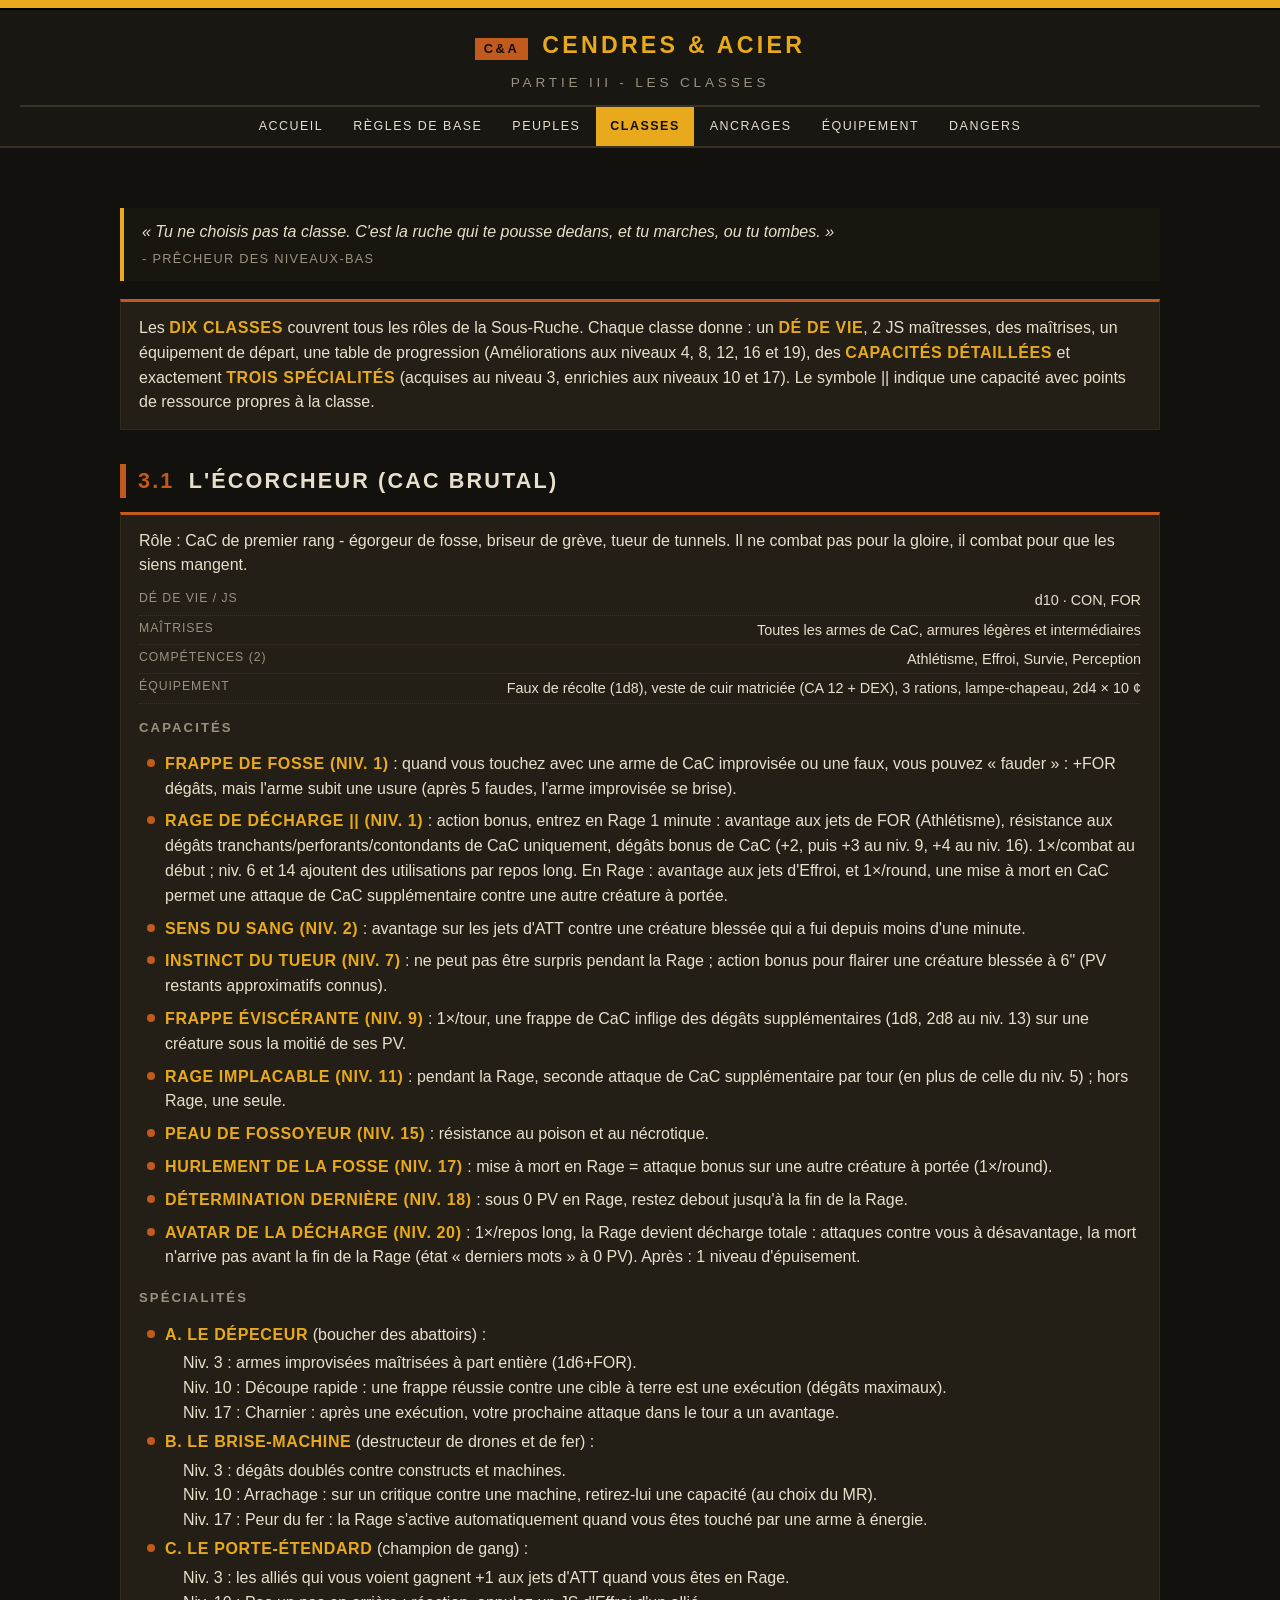
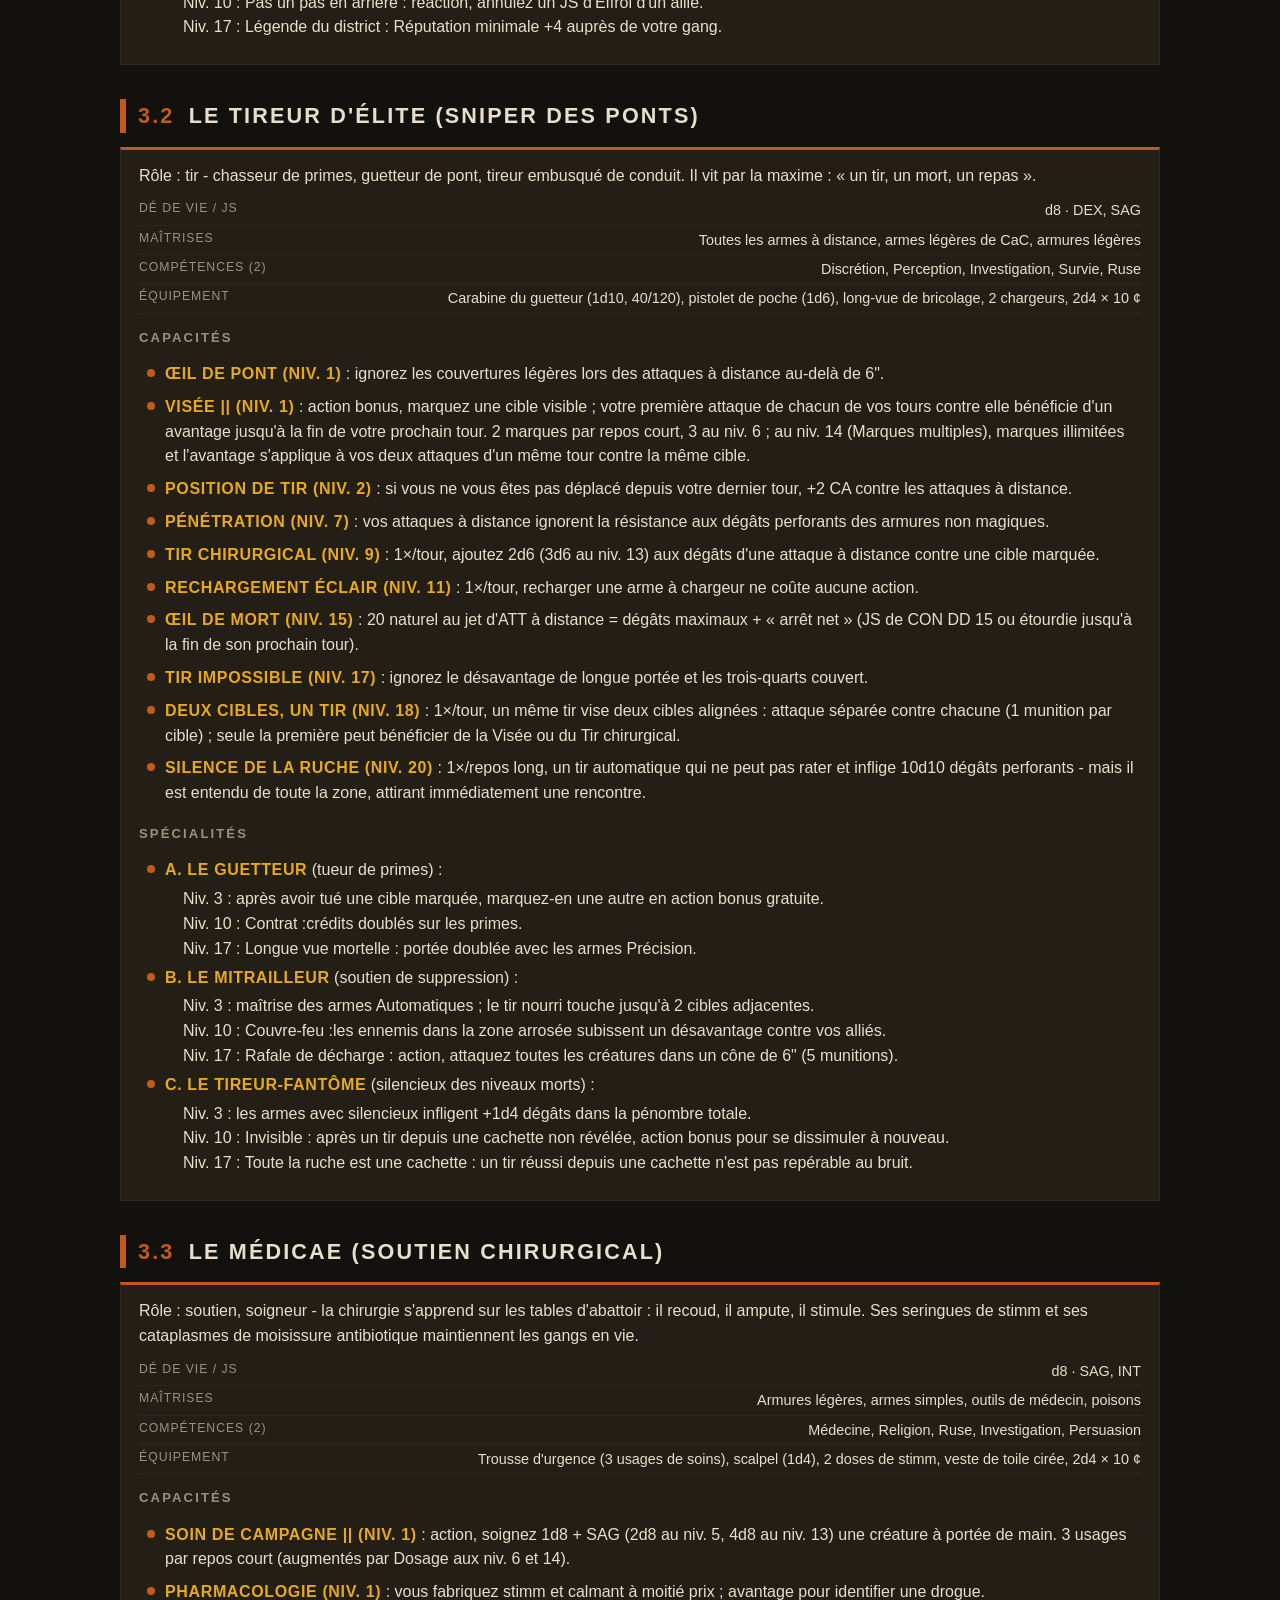
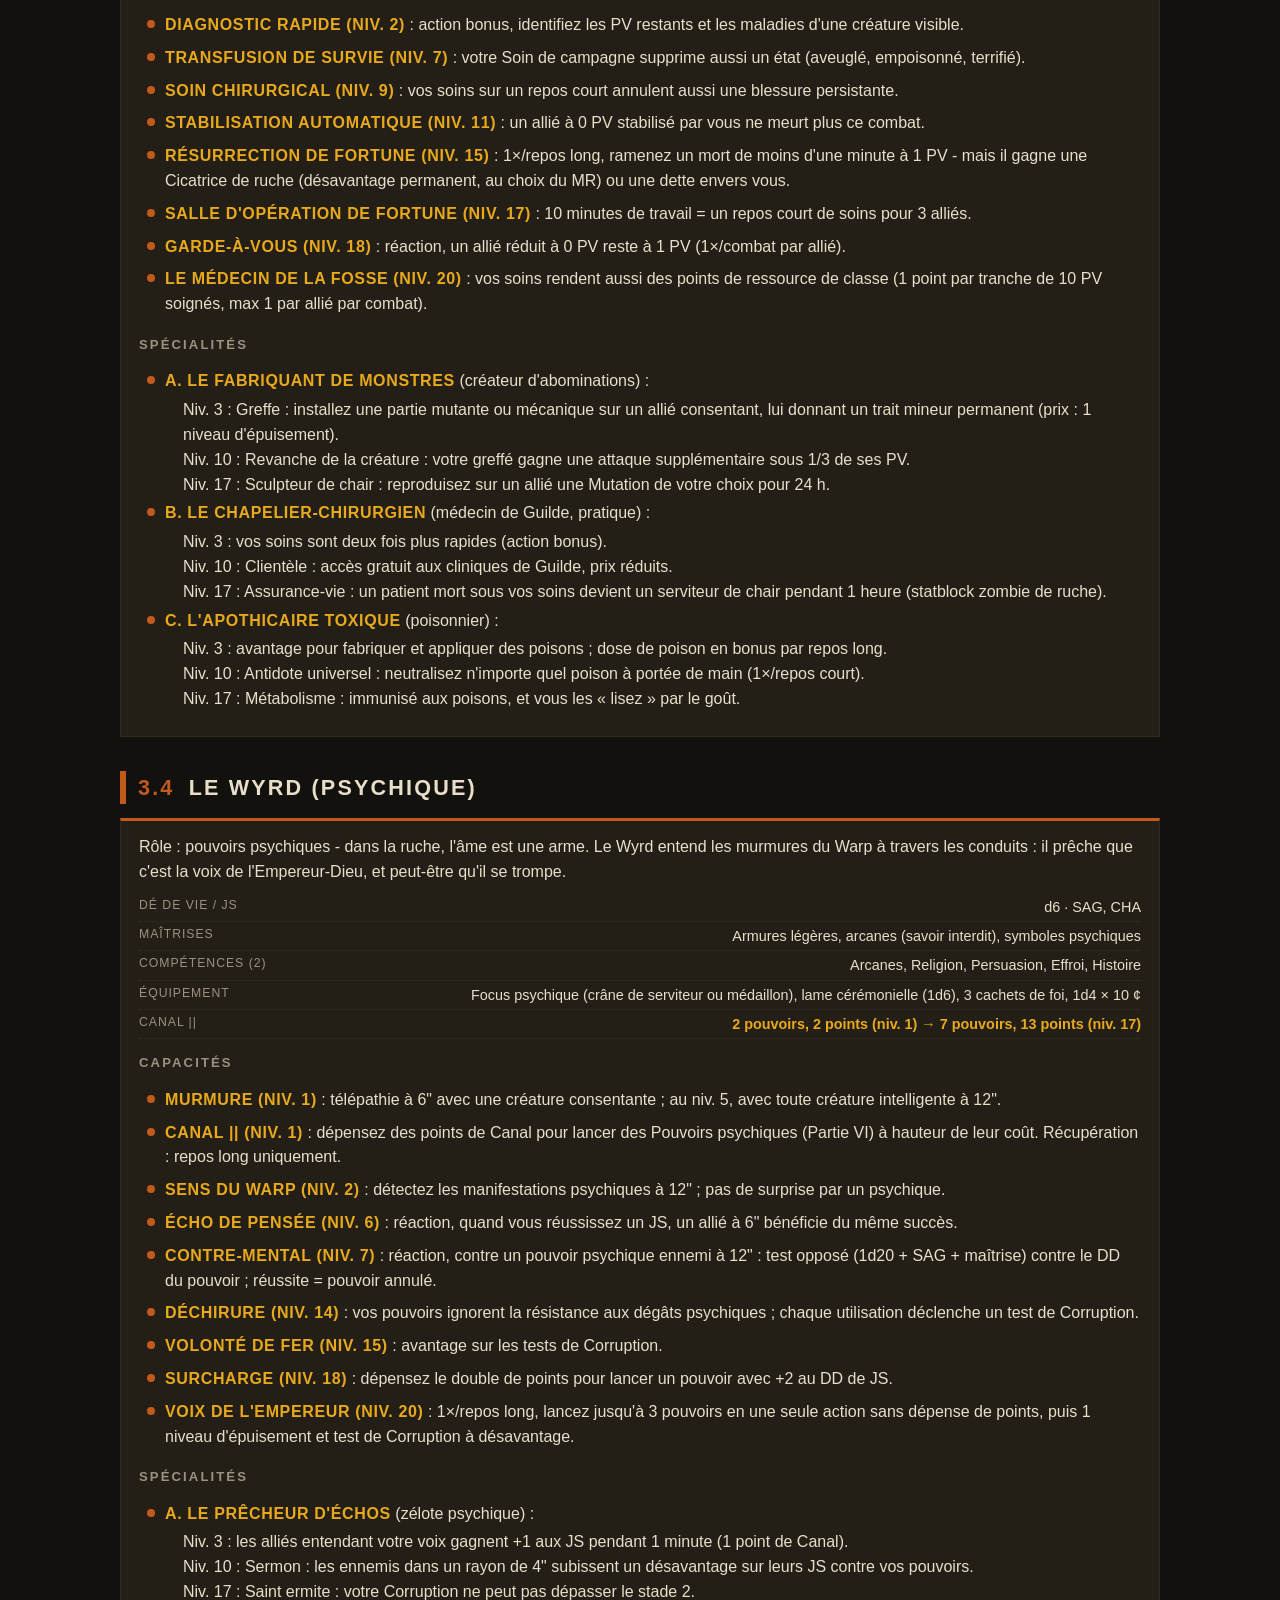
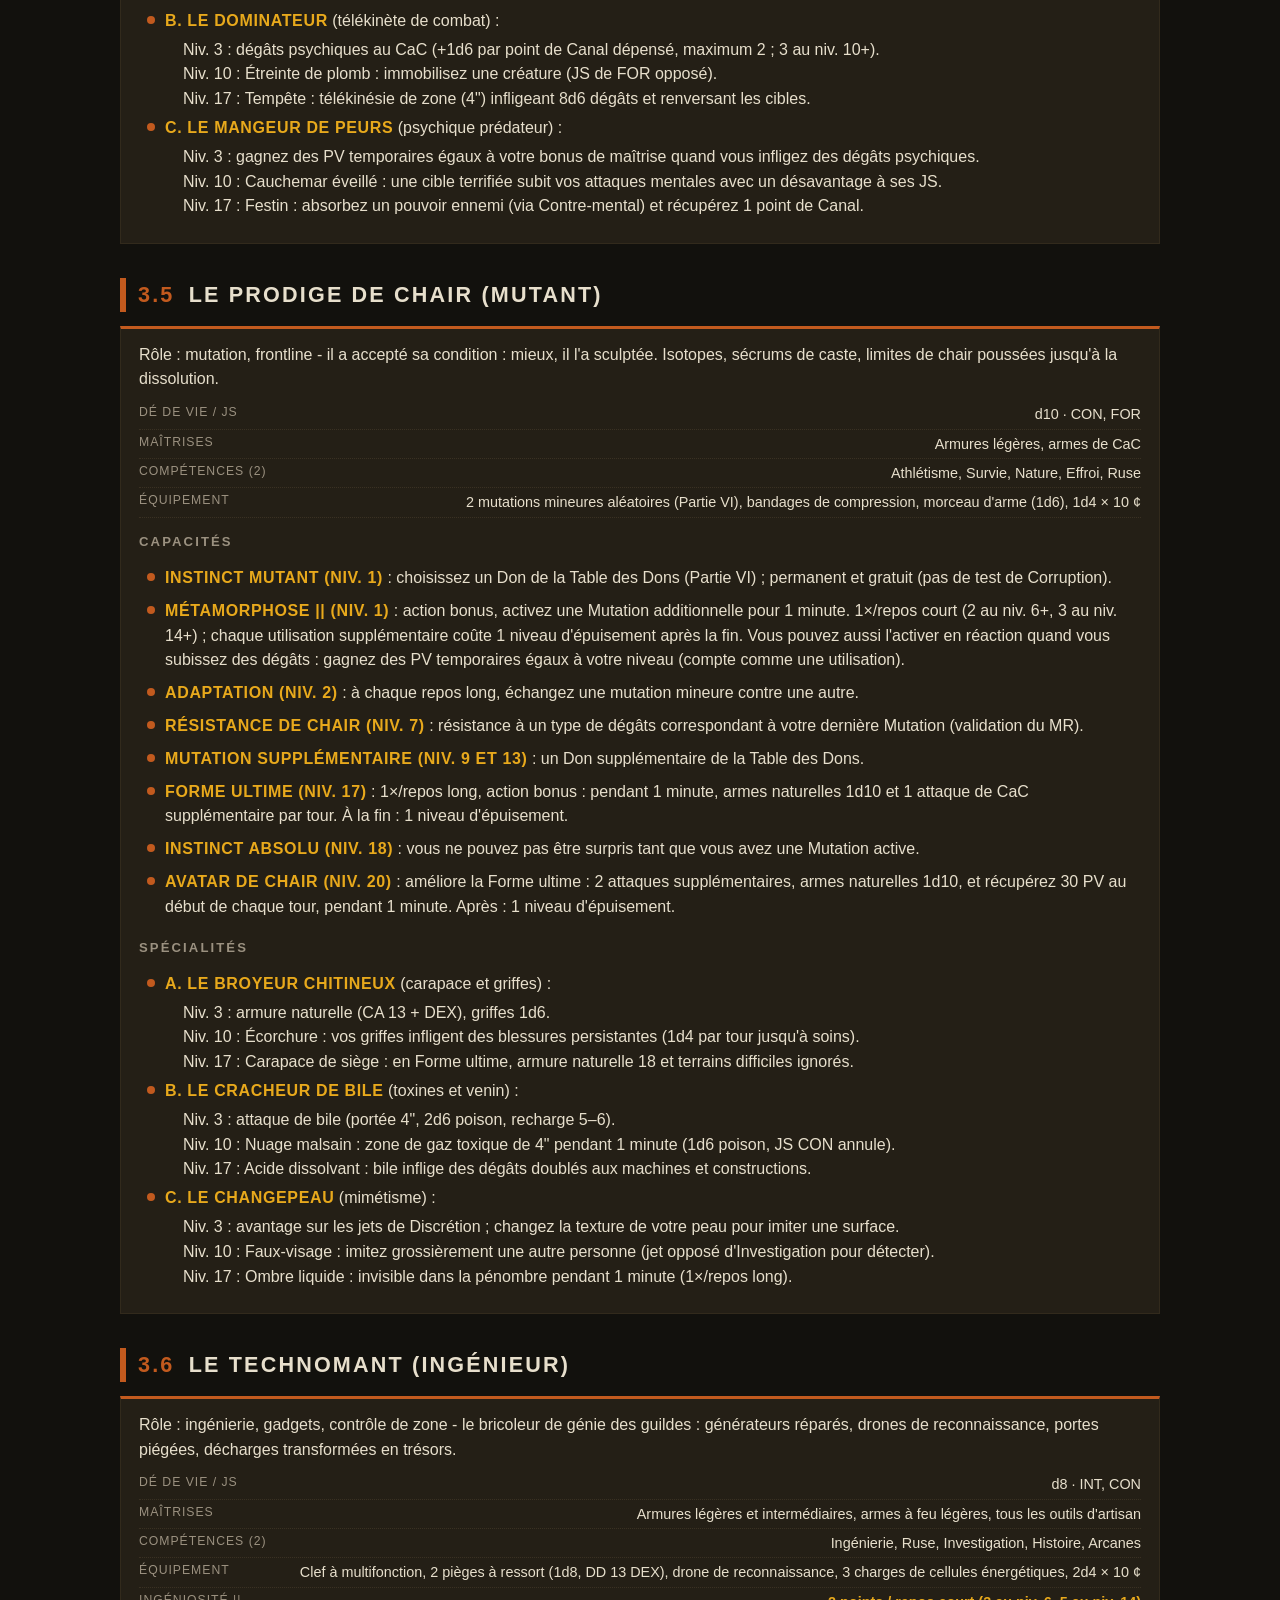
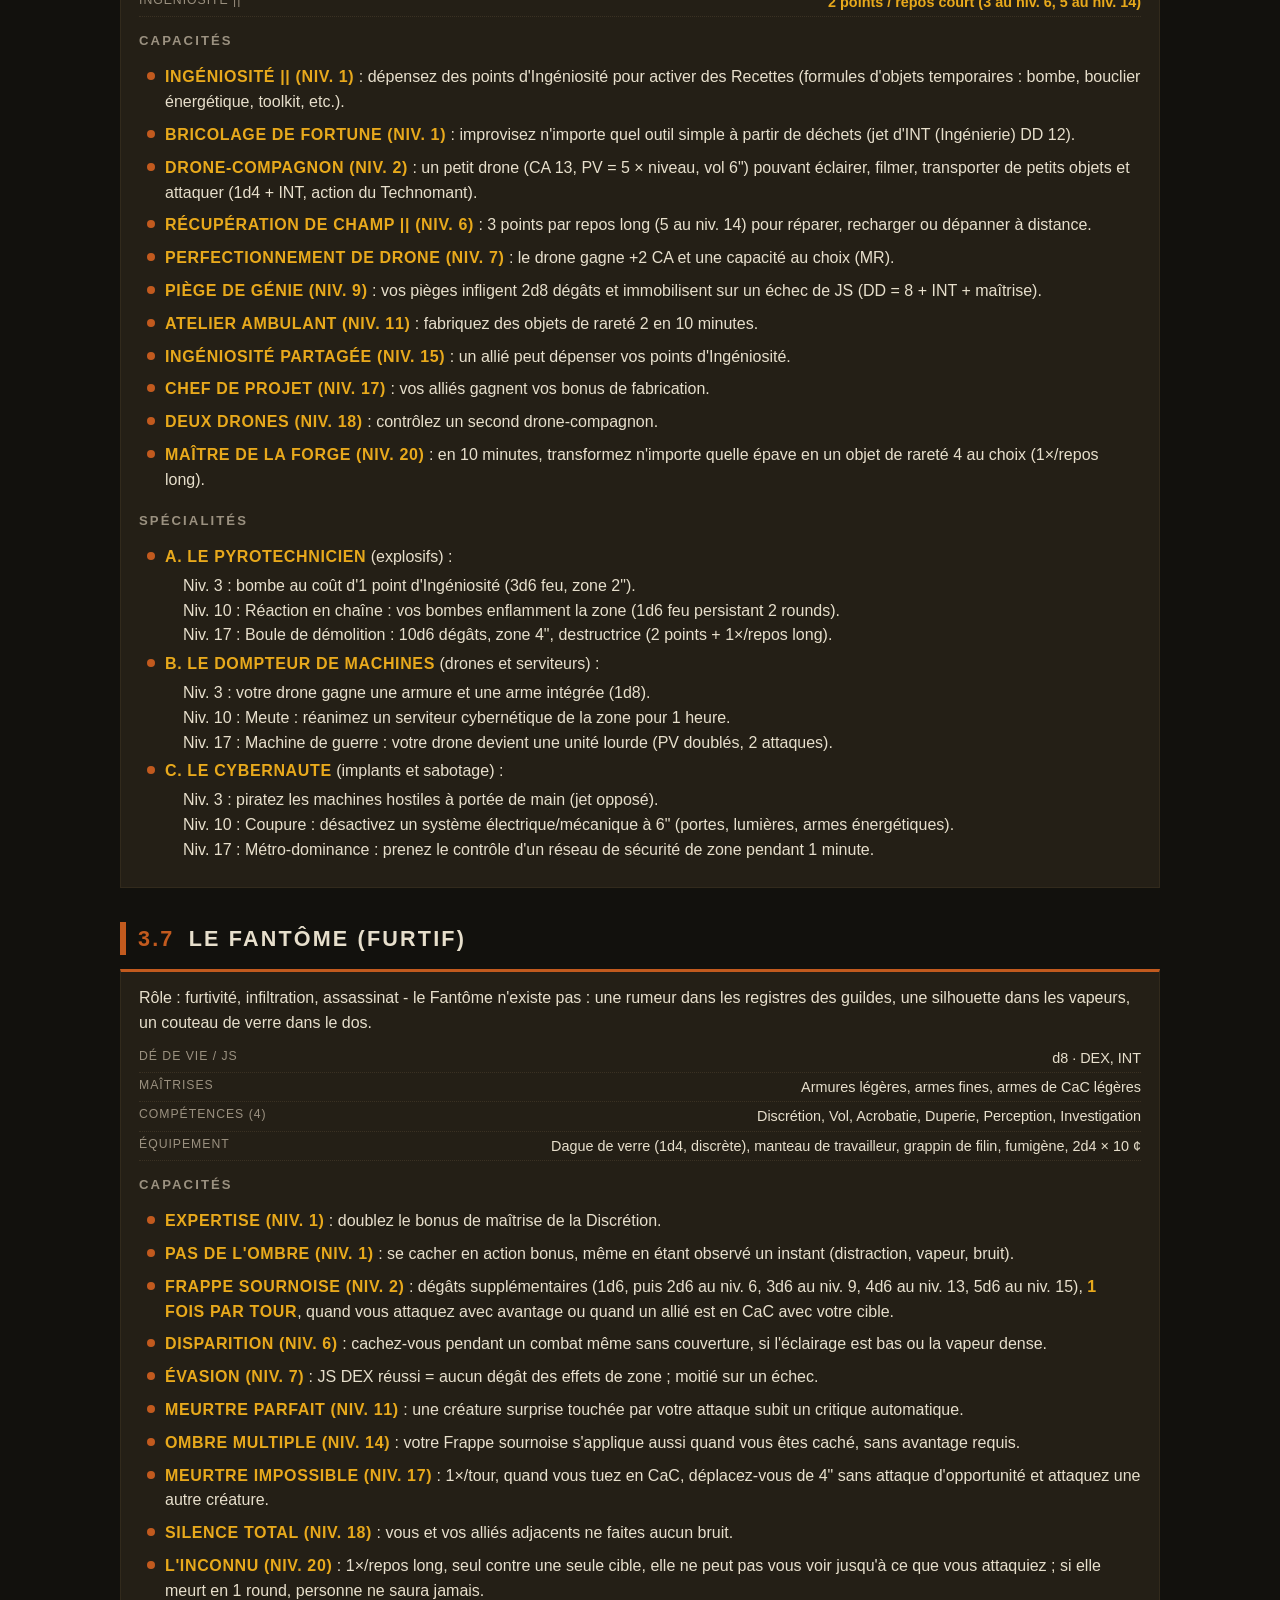
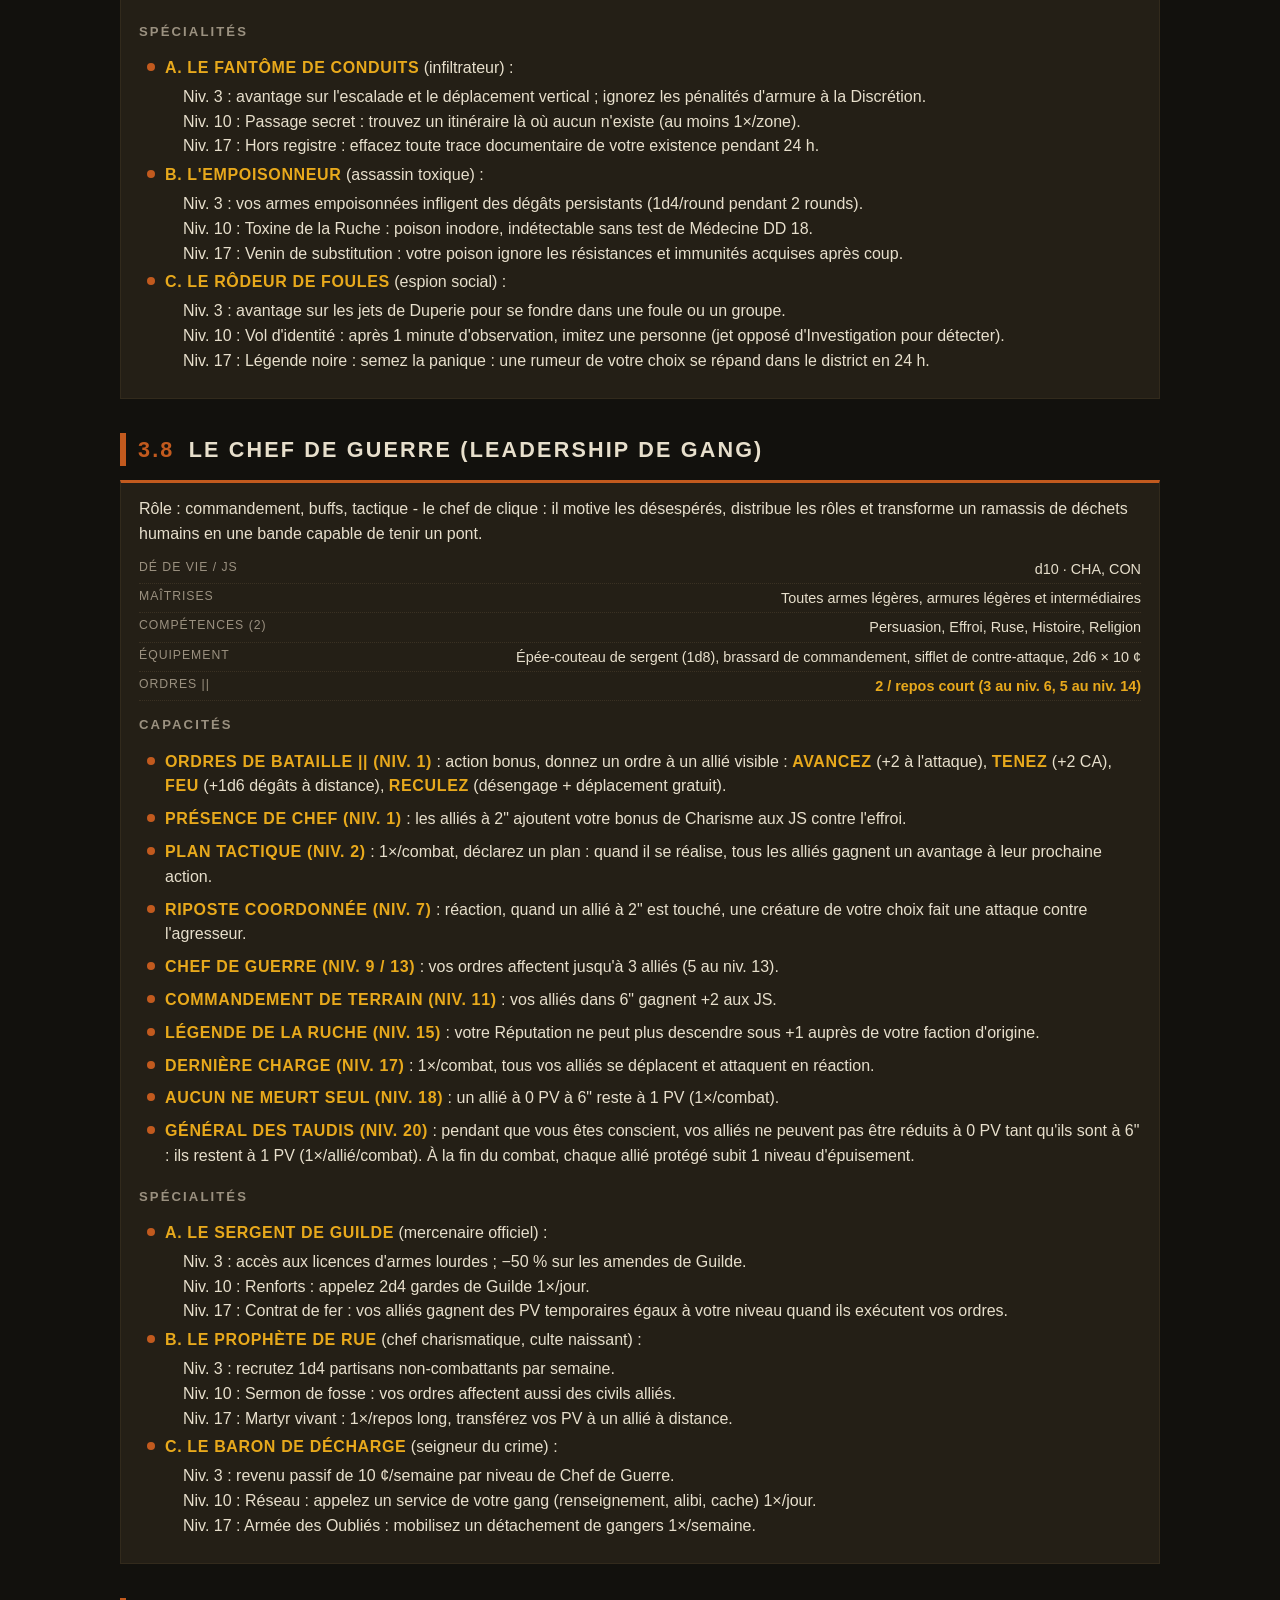
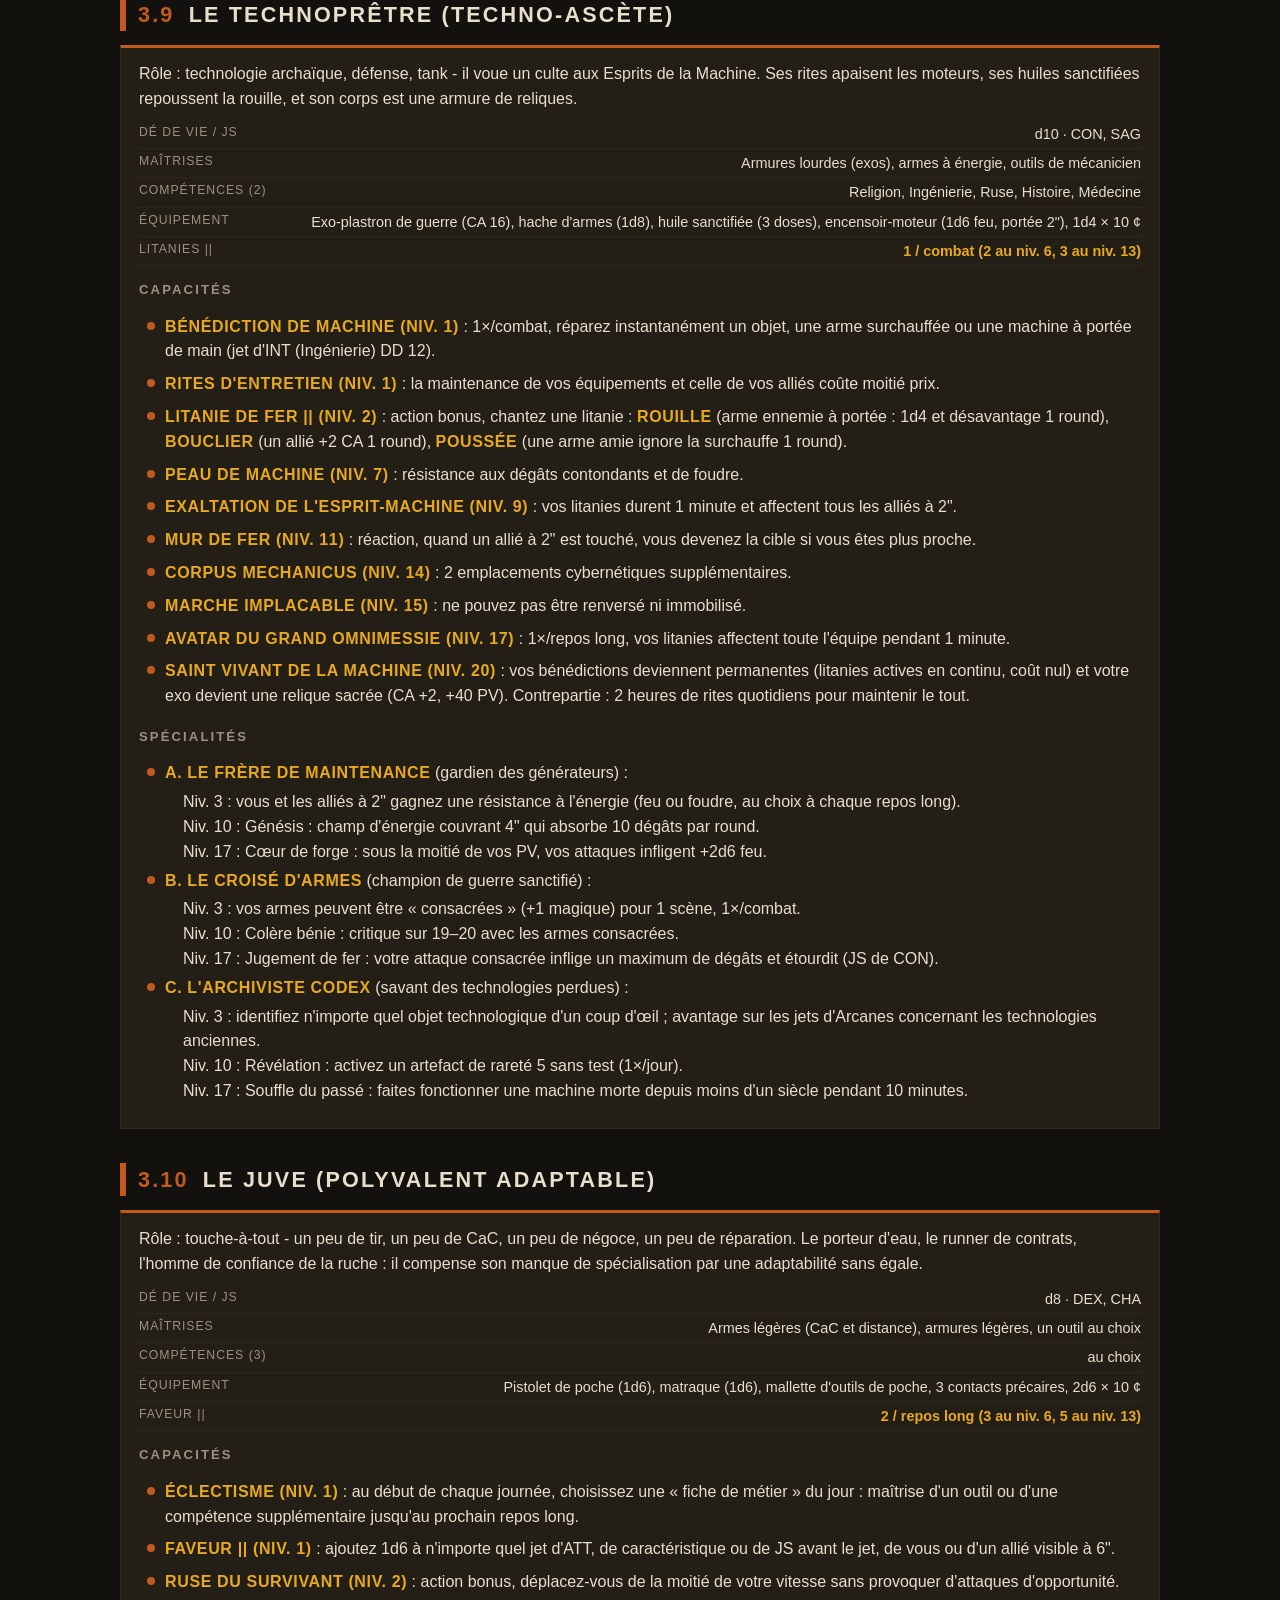
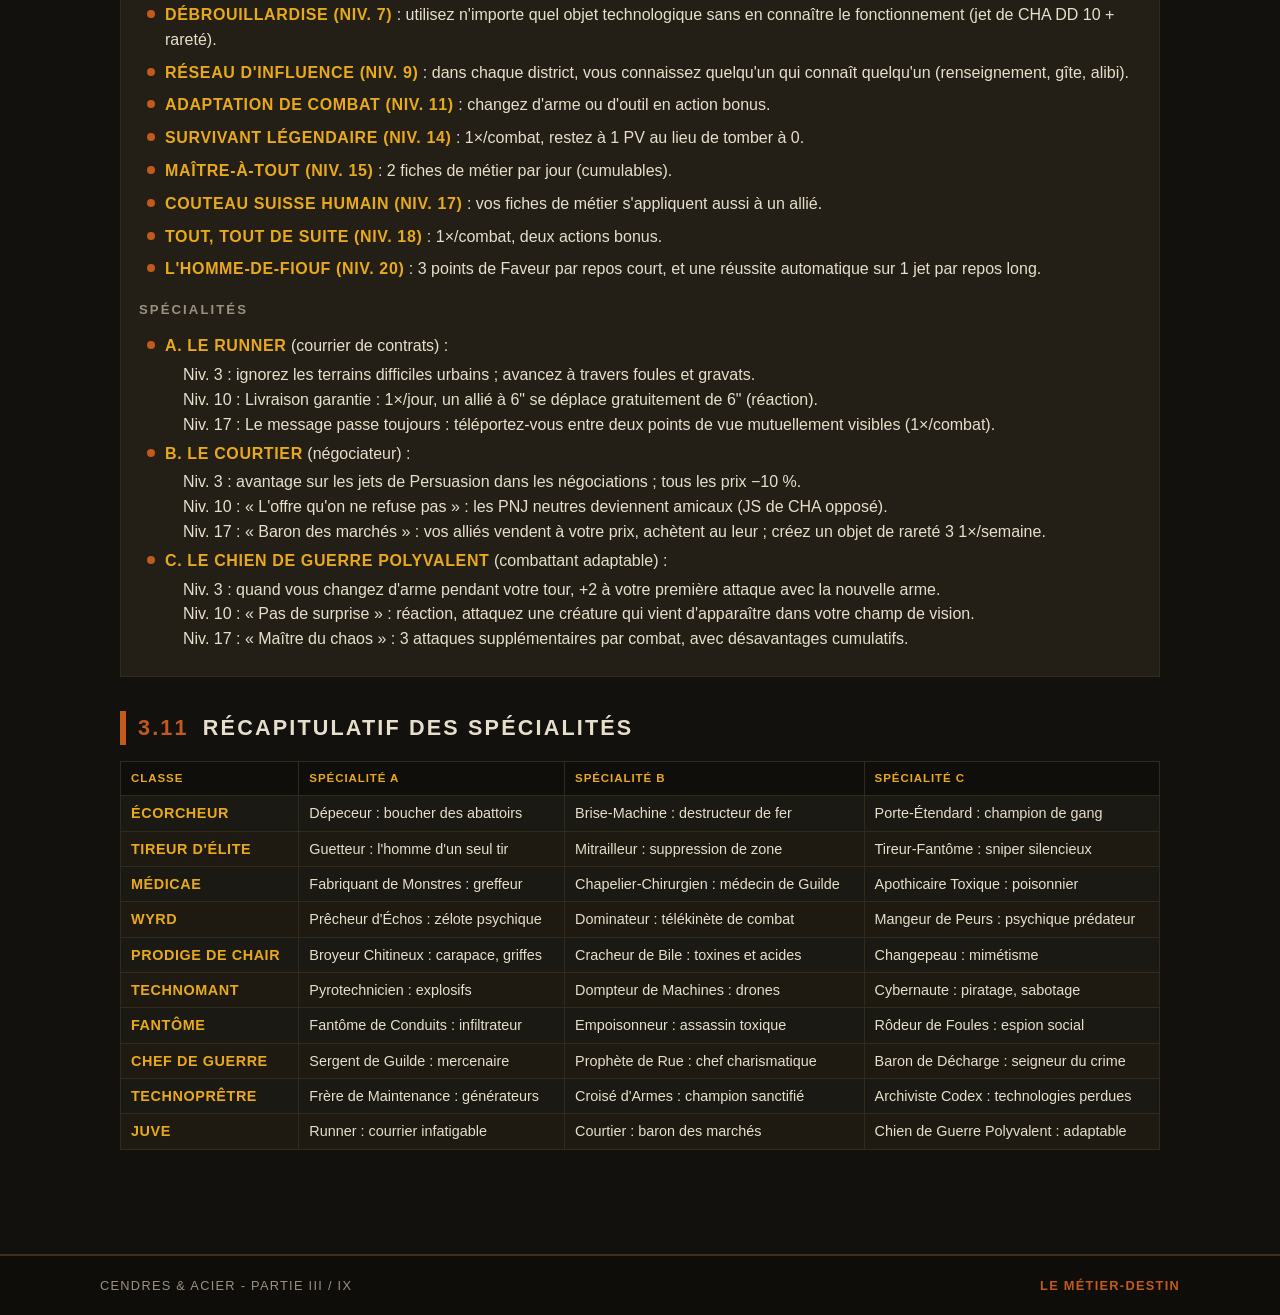
==== classes.html @ 1fce80a0 "Add files via upload" ====
<!DOCTYPE html>
<html lang="fr">
<head>
    <meta charset="UTF-8">
    <meta name="viewport" content="width=device-width, initial-scale=1.0">
    <meta name="description" content="CENDRES & ACIER - Partie III : les dix classes de la Sous-Ruche, toutes leurs capacités, explications et 30 Spécialités.">
    <title>Les Classes - CENDRES & ACIER</title>
    <link rel="stylesheet" href="style.css">
</head>
<body>
    <div class="hazard-top"></div>
    <header class="site">
        <div class="titre-site">
            <span class="sigille">C&A</span>
            <h1>Cendres & Acier</h1>
        </div>
        <div class="sous-titre">Partie III - Les classes</div>
        <nav class="menu-principal">
            <ul>
                <li><a href="index.html">Accueil</a></li>
                <li><a href="regles.html">Règles de base</a></li>
                <li><a href="peuples.html">Peuples</a></li>
                <li><a href="classes.html" class="actif">Classes</a></li>
                <li><a href="historiques.html">Ancrages</a></li>
                <li><a href="equipement.html">Équipement</a></li>
                <li><a href="dangers.html">Dangers</a></li>
            </ul>
        </nav>
    </header>
    <main>
        <section>
            <div class="citation">
                « Tu ne choisis pas ta classe. C'est la ruche qui te pousse dedans, et tu marches, ou tu tombes. »
                <span class="attribution">- Prêcheur des Niveaux-Bas</span>
            </div>
            <div class="panier">
                Les <span class="nom">dix classes</span> couvrent tous les rôles de la Sous-Ruche. Chaque classe donne : un <span class="nom">dé de vie</span>, 2 JS maîtresses, des maîtrises, un équipement de départ, une table de progression (Améliorations aux niveaux 4, 8, 12, 16 et 19), des <span class="nom">capacités détaillées</span> et exactement <span class="nom">trois Spécialités</span> (acquises au niveau 3, enrichies aux niveaux 10 et 17). Le symbole || indique une capacité avec points de ressource propres à la classe.
            </div>
        </section>
        <section>
            <h2><span class="num">3.1</span> L'Écorcheur (CaC brutal)</h2>
            <div class="panier">
                <div class="metier">Rôle : <span class="accent">CaC de premier rang</span> - égorgeur de fosse, briseur de grève, tueur de tunnels. Il ne combat pas pour la gloire, il combat pour que les siens mangent.</div>
                <div class="fiche-tech">
                    <div class="ligne"><span class="cle">Dé de vie / JS</span><span class="val">d10 · CON, FOR</span></div>
                    <div class="ligne"><span class="cle">Maîtrises</span><span class="val">Toutes les armes de CaC, armures légères et intermédiaires</span></div>
                    <div class="ligne"><span class="cle">Compétences (2)</span><span class="val">Athlétisme, Effroi, Survie, Perception</span></div>
                    <div class="ligne"><span class="cle">Équipement</span><span class="val">Faux de récolte (1d8), veste de cuir matriciée (CA 12 + DEX), 3 rations, lampe-chapeau, 2d4 × 10 ¢</span></div>
                </div>
                <h4>Capacités</h4>
                <ul class="rivets">
                    <li><span class="nom">Frappe de fosse (niv. 1)</span> : quand vous touchez avec une arme de CaC improvisée ou une faux, vous pouvez « fauder » : +FOR dégâts, mais l'arme subit une usure (après 5 faudes, l'arme improvisée se brise).</li>
                    <li><span class="nom">Rage de décharge || (niv. 1)</span> : action bonus, entrez en Rage 1 minute : avantage aux jets de FOR (Athlétisme), résistance aux dégâts tranchants/perforants/contondants de CaC uniquement, dégâts bonus de CaC (+2, puis +3 au niv. 9, +4 au niv. 16). 1×/combat au début ; niv. 6 et 14 ajoutent des utilisations par repos long. En Rage : avantage aux jets d'Effroi, et 1×/round, une mise à mort en CaC permet une attaque de CaC supplémentaire contre une autre créature à portée.</li>
                    <li><span class="nom">Sens du sang (niv. 2)</span> : avantage sur les jets d'ATT contre une créature blessée qui a fui depuis moins d'une minute.</li>
                    <li><span class="nom">Instinct du tueur (niv. 7)</span> : ne peut pas être surpris pendant la Rage ; action bonus pour flairer une créature blessée à 6" (PV restants approximatifs connus).</li>
                    <li><span class="nom">Frappe éviscérante (niv. 9)</span> : 1×/tour, une frappe de CaC inflige des dégâts supplémentaires (1d8, 2d8 au niv. 13) sur une créature sous la moitié de ses PV.</li>
                    <li><span class="nom">Rage implacable (niv. 11)</span> : pendant la Rage, seconde attaque de CaC supplémentaire par tour (en plus de celle du niv. 5) ; hors Rage, une seule.</li>
                    <li><span class="nom">Peau de fossoyeur (niv. 15)</span> : résistance au poison et au nécrotique.</li>
                    <li><span class="nom">Hurlement de la fosse (niv. 17)</span> : mise à mort en Rage = attaque bonus sur une autre créature à portée (1×/round).</li>
                    <li><span class="nom">Détermination dernière (niv. 18)</span> : sous 0 PV en Rage, restez debout jusqu'à la fin de la Rage.</li>
                    <li><span class="nom">Avatar de la décharge (niv. 20)</span> : 1×/repos long, la Rage devient décharge totale : attaques contre vous à désavantage, la mort n'arrive pas avant la fin de la Rage (état « derniers mots » à 0 PV). Après : 1 niveau d'épuisement.</li>
                </ul>
                <h4>Spécialités</h4>
                <ul class="rivets">
                    <li><span class="nom">A. Le Dépeceur</span> (boucher des abattoirs) :</li>
                        <ul>Niv. 3 : armes improvisées maîtrisées à part entière (1d6+FOR).</ul>
                        <ul>Niv. 10 : Découpe rapide : une frappe réussie contre une cible à terre est une exécution (dégâts maximaux).</ul>
                        <ul>Niv. 17 : Charnier : après une exécution, votre prochaine attaque dans le tour a un avantage.</ul>
                    <li><span class="nom">B. Le Brise-Machine</span> (destructeur de drones et de fer) :</li>
                        <ul>Niv. 3 : dégâts doublés contre constructs et machines.</ul>
                        <ul>Niv. 10 : Arrachage : sur un critique contre une machine, retirez-lui une capacité (au choix du MR).</ul>
                        <ul>Niv. 17 : Peur du fer : la Rage s'active automatiquement quand vous êtes touché par une arme à énergie.</ul>
                    <li><span class="nom">C. Le Porte-Étendard</span> (champion de gang) :</li>
                        <ul>Niv. 3 : les alliés qui vous voient gagnent +1 aux jets d'ATT quand vous êtes en Rage.</ul>
                        <ul>Niv. 10 : Pas un pas en arrière : réaction, annulez un JS d'Effroi d'un allié.</ul>
                        <ul>Niv. 17 : Légende du district : Réputation minimale +4 auprès de votre gang.</ul>
                </ul>
            </div>
        </section>
        <section>
            <h2><span class="num">3.2</span> Le Tireur d'Élite (sniper des ponts)</h2>
            <div class="panier">
                <div class="metier">Rôle : <span class="accent">tir</span> - chasseur de primes, guetteur de pont, tireur embusqué de conduit. Il vit par la maxime : « un tir, un mort, un repas ».</div>
                <div class="fiche-tech">
                    <div class="ligne"><span class="cle">Dé de vie / JS</span><span class="val">d8 · DEX, SAG</span></div>
                    <div class="ligne"><span class="cle">Maîtrises</span><span class="val">Toutes les armes à distance, armes légères de CaC, armures légères</span></div>
                    <div class="ligne"><span class="cle">Compétences (2)</span><span class="val">Discrétion, Perception, Investigation, Survie, Ruse</span></div>
                    <div class="ligne"><span class="cle">Équipement</span><span class="val">Carabine du guetteur (1d10, 40/120), pistolet de poche (1d6), long-vue de bricolage, 2 chargeurs, 2d4 × 10 ¢</span></div>
                </div>
                <h4>Capacités</h4>
                <ul class="rivets">
                    <li><span class="nom">Œil de pont (niv. 1)</span> : ignorez les couvertures légères lors des attaques à distance au-delà de 6".</li>
                    <li><span class="nom">Visée || (niv. 1)</span> : action bonus, marquez une cible visible ; votre première attaque de chacun de vos tours contre elle bénéficie d'un avantage jusqu'à la fin de votre prochain tour. 2 marques par repos court, 3 au niv. 6 ; au niv. 14 (Marques multiples), marques illimitées et l'avantage s'applique à vos deux attaques d'un même tour contre la même cible.</li>
                    <li><span class="nom">Position de tir (niv. 2)</span> : si vous ne vous êtes pas déplacé depuis votre dernier tour, +2 CA contre les attaques à distance.</li>
                    <li><span class="nom">Pénétration (niv. 7)</span> : vos attaques à distance ignorent la résistance aux dégâts perforants des armures non magiques.</li>
                    <li><span class="nom">Tir chirurgical (niv. 9)</span> : 1×/tour, ajoutez 2d6 (3d6 au niv. 13) aux dégâts d'une attaque à distance contre une cible marquée.</li>
                    <li><span class="nom">Rechargement éclair (niv. 11)</span> : 1×/tour, recharger une arme à chargeur ne coûte aucune action.</li>
                    <li><span class="nom">Œil de mort (niv. 15)</span> : 20 naturel au jet d'ATT à distance = dégâts maximaux + « arrêt net » (JS de CON DD 15 ou étourdie jusqu'à la fin de son prochain tour).</li>
                    <li><span class="nom">Tir impossible (niv. 17)</span> : ignorez le désavantage de longue portée et les trois-quarts couvert.</li>
                    <li><span class="nom">Deux cibles, un tir (niv. 18)</span> : 1×/tour, un même tir vise deux cibles alignées : attaque séparée contre chacune (1 munition par cible) ; seule la première peut bénéficier de la Visée ou du Tir chirurgical.</li>
                    <li><span class="nom">Silence de la Ruche (niv. 20)</span> : 1×/repos long, un tir automatique qui ne peut pas rater et inflige 10d10 dégâts perforants - mais il est entendu de toute la zone, attirant immédiatement une rencontre.</li>
                </ul>
                <h4>Spécialités</h4>
                <ul class="rivets">
                    <li><span class="nom">A. Le Guetteur</span> (tueur de primes) :</li>
                        <ul>Niv. 3 : après avoir tué une cible marquée, marquez-en une autre en action bonus gratuite.</ul>
                        <ul>Niv. 10 : Contrat :crédits doublés sur les primes.</ul>
                        <ul>Niv. 17 : Longue vue mortelle : portée doublée avec les armes Précision.</ul>
                    <li><span class="nom">B. Le Mitrailleur</span> (soutien de suppression) :</li>
                        <ul>Niv. 3 : maîtrise des armes Automatiques ; le tir nourri touche jusqu'à 2 cibles adjacentes.</ul>
                        <ul>Niv. 10 : Couvre-feu :les ennemis dans la zone arrosée subissent un désavantage contre vos alliés.</ul>
                        <ul>Niv. 17 : Rafale de décharge : action, attaquez toutes les créatures dans un cône de 6" (5 munitions).</ul>
                    <li><span class="nom">C. Le Tireur-Fantôme</span> (silencieux des niveaux morts) :</li>
                        <ul>Niv. 3 : les armes avec silencieux infligent +1d4 dégâts dans la pénombre totale.</ul>
                        <ul>Niv. 10 : Invisible : après un tir depuis une cachette non révélée, action bonus pour se dissimuler à nouveau.</ul>
                        <ul>Niv. 17 : Toute la ruche est une cachette : un tir réussi depuis une cachette n'est pas repérable au bruit.</ul>
                </ul>
            </div>
        </section>
        <section>
            <h2><span class="num">3.3</span> Le Médicae (soutien chirurgical)</h2>
            <div class="panier">
                <div class="metier">Rôle : <span class="accent">soutien, soigneur</span> - la chirurgie s'apprend sur les tables d'abattoir : il recoud, il ampute, il stimule. Ses seringues de stimm et ses cataplasmes de moisissure antibiotique maintiennent les gangs en vie.</div>
                <div class="fiche-tech">
                    <div class="ligne"><span class="cle">Dé de vie / JS</span><span class="val">d8 · SAG, INT</span></div>
                    <div class="ligne"><span class="cle">Maîtrises</span><span class="val">Armures légères, armes simples, outils de médecin, poisons</span></div>
                    <div class="ligne"><span class="cle">Compétences (2)</span><span class="val">Médecine, Religion, Ruse, Investigation, Persuasion</span></div>
                    <div class="ligne"><span class="cle">Équipement</span><span class="val">Trousse d'urgence (3 usages de soins), scalpel (1d4), 2 doses de stimm, veste de toile cirée, 2d4 × 10 ¢</span></div>
                </div>
                <h4>Capacités</h4>
                <ul class="rivets">
                    <li><span class="nom">Soin de campagne || (niv. 1)</span> : action, soignez 1d8 + SAG (2d8 au niv. 5, 4d8 au niv. 13) une créature à portée de main. 3 usages par repos court (augmentés par Dosage aux niv. 6 et 14).</li>
                    <li><span class="nom">Pharmacologie (niv. 1)</span> : vous fabriquez stimm et calmant à moitié prix ; avantage pour identifier une drogue.</li>
                    <li><span class="nom">Diagnostic rapide (niv. 2)</span> : action bonus, identifiez les PV restants et les maladies d'une créature visible.</li>
                    <li><span class="nom">Transfusion de survie (niv. 7)</span> : votre Soin de campagne supprime aussi un état (aveuglé, empoisonné, terrifié).</li>
                    <li><span class="nom">Soin chirurgical (niv. 9)</span> : vos soins sur un repos court annulent aussi une blessure persistante.</li>
                    <li><span class="nom">Stabilisation automatique (niv. 11)</span> : un allié à 0 PV stabilisé par vous ne meurt plus ce combat.</li>
                    <li><span class="nom">Résurrection de fortune (niv. 15)</span> : 1×/repos long, ramenez un mort de moins d'une minute à 1 PV - mais il gagne une Cicatrice de ruche (désavantage permanent, au choix du MR) ou une dette envers vous.</li>
                    <li><span class="nom">Salle d'opération de fortune (niv. 17)</span> : 10 minutes de travail = un repos court de soins pour 3 alliés.</li>
                    <li><span class="nom">Garde-à-vous (niv. 18)</span> : réaction, un allié réduit à 0 PV reste à 1 PV (1×/combat par allié).</li>
                    <li><span class="nom">Le Médecin de la Fosse (niv. 20)</span> : vos soins rendent aussi des points de ressource de classe (1 point par tranche de 10 PV soignés, max 1 par allié par combat).</li>
                </ul>
                <h4>Spécialités</h4>
                <ul class="rivets">
                    <li><span class="nom">A. Le Fabriquant de Monstres</span> (créateur d'abominations) :</li>
                        <ul>Niv. 3 : Greffe : installez une partie mutante ou mécanique sur un allié consentant, lui donnant un trait mineur permanent (prix : 1 niveau d'épuisement).</ul>
                        <ul>Niv. 10 : Revanche de la créature : votre greffé gagne une attaque supplémentaire sous 1/3 de ses PV.</ul>
                        <ul>Niv. 17 : Sculpteur de chair : reproduisez sur un allié une Mutation de votre choix pour 24 h.</ul>
                    <li><span class="nom">B. Le Chapelier-Chirurgien</span> (médecin de Guilde, pratique) :</li>
                        <ul>Niv. 3 : vos soins sont deux fois plus rapides (action bonus).</ul>
                        <ul>Niv. 10 : Clientèle : accès gratuit aux cliniques de Guilde, prix réduits.</ul>
                        <ul>Niv. 17 : Assurance-vie : un patient mort sous vos soins devient un serviteur de chair pendant 1 heure (statblock zombie de ruche).</ul>
                    <li><span class="nom">C. L'Apothicaire Toxique</span> (poisonnier) :</li>
                        <ul>Niv. 3 : avantage pour fabriquer et appliquer des poisons ; dose de poison en bonus par repos long.</ul>
                        <ul>Niv. 10 : Antidote universel : neutralisez n'importe quel poison à portée de main (1×/repos court).</ul>
                        <ul>Niv. 17 : Métabolisme : immunisé aux poisons, et vous les « lisez » par le goût.</ul>
                </ul>
            </div>
        </section>
        <section>
            <h2><span class="num">3.4</span> Le Wyrd (psychique)</h2>
            <div class="panier">
                <div class="metier">Rôle : <span class="accent">pouvoirs psychiques</span> - dans la ruche, l'âme est une arme. Le Wyrd entend les murmures du Warp à travers les conduits : il prêche que c'est la voix de l'Empereur-Dieu, et peut-être qu'il se trompe.</div>
                <div class="fiche-tech">
                    <div class="ligne"><span class="cle">Dé de vie / JS</span><span class="val">d6 · SAG, CHA</span></div>
                    <div class="ligne"><span class="cle">Maîtrises</span><span class="val">Armures légères, arcanes (savoir interdit), symboles psychiques</span></div>
                    <div class="ligne"><span class="cle">Compétences (2)</span><span class="val">Arcanes, Religion, Persuasion, Effroi, Histoire</span></div>
                    <div class="ligne"><span class="cle">Équipement</span><span class="val">Focus psychique (crâne de serviteur ou médaillon), lame cérémonielle (1d6), 3 cachets de foi, 1d4 × 10 ¢</span></div>
                    <div class="ligne"><span class="cle">Canal ||</span><span class="val jaune">2 pouvoirs, 2 points (niv. 1) → 7 pouvoirs, 13 points (niv. 17)</span></div>
                </div>
                <h4>Capacités</h4>
                <ul class="rivets">
                    <li><span class="nom">Murmure (niv. 1)</span> : télépathie à 6" avec une créature consentante ; au niv. 5, avec toute créature intelligente à 12".</li>
                    <li><span class="nom">Canal || (niv. 1)</span> : dépensez des points de Canal pour lancer des Pouvoirs psychiques (Partie VI) à hauteur de leur coût. Récupération : repos long uniquement.</li>
                    <li><span class="nom">Sens du Warp (niv. 2)</span> : détectez les manifestations psychiques à 12" ; pas de surprise par un psychique.</li>
                    <li><span class="nom">Écho de pensée (niv. 6)</span> : réaction, quand vous réussissez un JS, un allié à 6" bénéficie du même succès.</li>
                    <li><span class="nom">Contre-mental (niv. 7)</span> : réaction, contre un pouvoir psychique ennemi à 12" : test opposé (1d20 + SAG + maîtrise) contre le DD du pouvoir ; réussite = pouvoir annulé.</li>
                    <li><span class="nom">Déchirure (niv. 14)</span> : vos pouvoirs ignorent la résistance aux dégâts psychiques ; chaque utilisation déclenche un test de Corruption.</li>
                    <li><span class="nom">Volonté de fer (niv. 15)</span> : avantage sur les tests de Corruption.</li>
                    <li><span class="nom">Surcharge (niv. 18)</span> : dépensez le double de points pour lancer un pouvoir avec +2 au DD de JS.</li>
                    <li><span class="nom">Voix de l'Empereur (niv. 20)</span> : 1×/repos long, lancez jusqu'à 3 pouvoirs en une seule action sans dépense de points, puis 1 niveau d'épuisement et test de Corruption à désavantage.</li>
                </ul>
                <h4>Spécialités</h4>
                <ul class="rivets">
                    <li><span class="nom">A. Le Prêcheur d'Échos</span> (zélote psychique) :</li>
                        <ul>Niv. 3 : les alliés entendant votre voix gagnent +1 aux JS pendant 1 minute (1 point de Canal).</ul>
                        <ul>Niv. 10 : Sermon : les ennemis dans un rayon de 4" subissent un désavantage sur leurs JS contre vos pouvoirs.</ul>
                        <ul>Niv. 17 : Saint ermite : votre Corruption ne peut pas dépasser le stade 2.</ul>
                    <li><span class="nom">B. Le Dominateur</span> (télékinète de combat) :</li>
                        <ul>Niv. 3 : dégâts psychiques au CaC (+1d6 par point de Canal dépensé, maximum 2 ; 3 au niv. 10+).</ul>
                        <ul>Niv. 10 : Étreinte de plomb : immobilisez une créature (JS de FOR opposé).</ul>
                        <ul>Niv. 17 : Tempête : télékinésie de zone (4") infligeant 8d6 dégâts et renversant les cibles.</ul>
                    <li><span class="nom">C. Le Mangeur de Peurs</span> (psychique prédateur) :</li>
                        <ul>Niv. 3 : gagnez des PV temporaires égaux à votre bonus de maîtrise quand vous infligez des dégâts psychiques.</ul>
                        <ul>Niv. 10 : Cauchemar éveillé : une cible terrifiée subit vos attaques mentales avec un désavantage à ses JS.</ul>
                        <ul>Niv. 17 : Festin : absorbez un pouvoir ennemi (via Contre-mental) et récupérez 1 point de Canal.</ul>
                </ul>
            </div>
        </section>
        <section>
            <h2><span class="num">3.5</span> Le Prodige de Chair (mutant)</h2>
            <div class="panier">
                <div class="metier">Rôle : <span class="accent">mutation, frontline</span> - il a accepté sa condition : mieux, il l'a sculptée. Isotopes, sécrums de caste, limites de chair poussées jusqu'à la dissolution.</div>
                <div class="fiche-tech">
                    <div class="ligne"><span class="cle">Dé de vie / JS</span><span class="val">d10 · CON, FOR</span></div>
                    <div class="ligne"><span class="cle">Maîtrises</span><span class="val">Armures légères, armes de CaC</span></div>
                    <div class="ligne"><span class="cle">Compétences (2)</span><span class="val">Athlétisme, Survie, Nature, Effroi, Ruse</span></div>
                    <div class="ligne"><span class="cle">Équipement</span><span class="val">2 mutations mineures aléatoires (Partie VI), bandages de compression, morceau d'arme (1d6), 1d4 × 10 ¢</span></div>
                </div>
                <h4>Capacités</h4>
                <ul class="rivets">
                    <li><span class="nom">Instinct mutant (niv. 1)</span> : choisissez un Don de la Table des Dons (Partie VI) ; permanent et gratuit (pas de test de Corruption).</li>
                    <li><span class="nom">Métamorphose || (niv. 1)</span> : action bonus, activez une Mutation additionnelle pour 1 minute. 1×/repos court (2 au niv. 6+, 3 au niv. 14+) ; chaque utilisation supplémentaire coûte 1 niveau d'épuisement après la fin. Vous pouvez aussi l'activer en réaction quand vous subissez des dégâts : gagnez des PV temporaires égaux à votre niveau (compte comme une utilisation).</li>
                    <li><span class="nom">Adaptation (niv. 2)</span> : à chaque repos long, échangez une mutation mineure contre une autre.</li>
                    <li><span class="nom">Résistance de chair (niv. 7)</span> : résistance à un type de dégâts correspondant à votre dernière Mutation (validation du MR).</li>
                    <li><span class="nom">Mutation supplémentaire (niv. 9 et 13)</span> : un Don supplémentaire de la Table des Dons.</li>
                    <li><span class="nom">Forme ultime (niv. 17)</span> : 1×/repos long, action bonus : pendant 1 minute, armes naturelles 1d10 et 1 attaque de CaC supplémentaire par tour. À la fin : 1 niveau d'épuisement.</li>
                    <li><span class="nom">Instinct absolu (niv. 18)</span> : vous ne pouvez pas être surpris tant que vous avez une Mutation active.</li>
                    <li><span class="nom">Avatar de chair (niv. 20)</span> : améliore la Forme ultime : 2 attaques supplémentaires, armes naturelles 1d10, et récupérez 30 PV au début de chaque tour, pendant 1 minute. Après : 1 niveau d'épuisement.</li>
                </ul>
                <h4>Spécialités</h4>
                <ul class="rivets">
                    <li><span class="nom">A. Le Broyeur Chitineux</span> (carapace et griffes) :</li>
                        <ul>Niv. 3 : armure naturelle (CA 13 + DEX), griffes 1d6.</ul>
                        <ul>Niv. 10 : Écorchure : vos griffes infligent des blessures persistantes (1d4 par tour jusqu'à soins).</ul>
                        <ul>Niv. 17 : Carapace de siège : en Forme ultime, armure naturelle 18 et terrains difficiles ignorés.</ul>
                    <li><span class="nom">B. Le Cracheur de Bile</span> (toxines et venin) :</li>
                        <ul>Niv. 3 : attaque de bile (portée 4", 2d6 poison, recharge 5–6).</ul>
                        <ul>Niv. 10 : Nuage malsain : zone de gaz toxique de 4" pendant 1 minute (1d6 poison, JS CON annule).</ul>
                        <ul>Niv. 17 : Acide dissolvant : bile inflige des dégâts doublés aux machines et constructions.</ul>
                    <li><span class="nom">C. Le Changepeau</span> (mimétisme) :</li>
                        <ul>Niv. 3 : avantage sur les jets de Discrétion ; changez la texture de votre peau pour imiter une surface.</ul>
                        <ul>Niv. 10 : Faux-visage : imitez grossièrement une autre personne (jet opposé d'Investigation pour détecter).</ul>
                        <ul>Niv. 17 : Ombre liquide : invisible dans la pénombre pendant 1 minute (1×/repos long).</ul>
                </ul>
            </div>
        </section>
        <section>
            <h2><span class="num">3.6</span> Le Technomant (ingénieur)</h2>
            <div class="panier">
                <div class="metier">Rôle : <span class="accent">ingénierie, gadgets, contrôle de zone</span> - le bricoleur de génie des guildes : générateurs réparés, drones de reconnaissance, portes piégées, décharges transformées en trésors.</div>
                <div class="fiche-tech">
                    <div class="ligne"><span class="cle">Dé de vie / JS</span><span class="val">d8 · INT, CON</span></div>
                    <div class="ligne"><span class="cle">Maîtrises</span><span class="val">Armures légères et intermédiaires, armes à feu légères, tous les outils d'artisan</span></div>
                    <div class="ligne"><span class="cle">Compétences (2)</span><span class="val">Ingénierie, Ruse, Investigation, Histoire, Arcanes</span></div>
                    <div class="ligne"><span class="cle">Équipement</span><span class="val">Clef à multifonction, 2 pièges à ressort (1d8, DD 13 DEX), drone de reconnaissance, 3 charges de cellules énergétiques, 2d4 × 10 ¢</span></div>
                    <div class="ligne"><span class="cle">Ingéniosité ||</span><span class="val jaune">2 points / repos court (3 au niv. 6, 5 au niv. 14)</span></div>
                </div>
                <h4>Capacités</h4>
                <ul class="rivets">
                    <li><span class="nom">Ingéniosité || (niv. 1)</span> : dépensez des points d'Ingéniosité pour activer des Recettes (formules d'objets temporaires : bombe, bouclier énergétique, toolkit, etc.).</li>
                    <li><span class="nom">Bricolage de fortune (niv. 1)</span> : improvisez n'importe quel outil simple à partir de déchets (jet d'INT (Ingénierie) DD 12).</li>
                    <li><span class="nom">Drone-compagnon (niv. 2)</span> : un petit drone (CA 13, PV = 5 × niveau, vol 6") pouvant éclairer, filmer, transporter de petits objets et attaquer (1d4 + INT, action du Technomant).</li>
                    <li><span class="nom">Récupération de champ || (niv. 6)</span> : 3 points par repos long (5 au niv. 14) pour réparer, recharger ou dépanner à distance.</li>
                    <li><span class="nom">Perfectionnement de drone (niv. 7)</span> : le drone gagne +2 CA et une capacité au choix (MR).</li>
                    <li><span class="nom">Piège de génie (niv. 9)</span> : vos pièges infligent 2d8 dégâts et immobilisent sur un échec de JS (DD = 8 + INT + maîtrise).</li>
                    <li><span class="nom">Atelier ambulant (niv. 11)</span> : fabriquez des objets de rareté 2 en 10 minutes.</li>
                    <li><span class="nom">Ingéniosité partagée (niv. 15)</span> : un allié peut dépenser vos points d'Ingéniosité.</li>
                    <li><span class="nom">Chef de projet (niv. 17)</span> : vos alliés gagnent vos bonus de fabrication.</li>
                    <li><span class="nom">Deux drones (niv. 18)</span> : contrôlez un second drone-compagnon.</li>
                    <li><span class="nom">Maître de la Forge (niv. 20)</span> : en 10 minutes, transformez n'importe quelle épave en un objet de rareté 4 au choix (1×/repos long).</li>
                </ul>
                <h4>Spécialités</h4>
                <ul class="rivets">
                    <li><span class="nom">A. Le Pyrotechnicien</span> (explosifs) :</li>
                        <ul>Niv. 3 : bombe au coût d'1 point d'Ingéniosité (3d6 feu, zone 2").</ul>
                        <ul>Niv. 10 : Réaction en chaîne : vos bombes enflamment la zone (1d6 feu persistant 2 rounds).</ul>
                        <ul>Niv. 17 : Boule de démolition : 10d6 dégâts, zone 4", destructrice (2 points + 1×/repos long).</ul>
                    <li><span class="nom">B. Le Dompteur de Machines</span> (drones et serviteurs) :</li>
                        <ul>Niv. 3 : votre drone gagne une armure et une arme intégrée (1d8).</ul>
                        <ul>Niv. 10 : Meute : réanimez un serviteur cybernétique de la zone pour 1 heure.</ul>
                        <ul>Niv. 17 : Machine de guerre : votre drone devient une unité lourde (PV doublés, 2 attaques).</ul>
                    <li><span class="nom">C. Le Cybernaute</span> (implants et sabotage) :</li>
                        <ul>Niv. 3 : piratez les machines hostiles à portée de main (jet opposé).</ul>
                        <ul>Niv. 10 : Coupure : désactivez un système électrique/mécanique à 6" (portes, lumières, armes énergétiques).</ul>
                        <ul>Niv. 17 : Métro-dominance : prenez le contrôle d'un réseau de sécurité de zone pendant 1 minute.</ul>
                </ul>
            </div>
        </section>
        <section>
            <h2><span class="num">3.7</span> Le Fantôme (furtif)</h2>
            <div class="panier">
                <div class="metier">Rôle : <span class="accent">furtivité, infiltration, assassinat</span> - le Fantôme n'existe pas : une rumeur dans les registres des guildes, une silhouette dans les vapeurs, un couteau de verre dans le dos.</div>
                <div class="fiche-tech">
                    <div class="ligne"><span class="cle">Dé de vie / JS</span><span class="val">d8 · DEX, INT</span></div>
                    <div class="ligne"><span class="cle">Maîtrises</span><span class="val">Armures légères, armes fines, armes de CaC légères</span></div>
                    <div class="ligne"><span class="cle">Compétences (4)</span><span class="val">Discrétion, Vol, Acrobatie, Duperie, Perception, Investigation</span></div>
                    <div class="ligne"><span class="cle">Équipement</span><span class="val">Dague de verre (1d4, discrète), manteau de travailleur, grappin de filin, fumigène, 2d4 × 10 ¢</span></div>
                </div>
                <h4>Capacités</h4>
                <ul class="rivets">
                    <li><span class="nom">Expertise (niv. 1)</span> : doublez le bonus de maîtrise de la Discrétion.</li>
                    <li><span class="nom">Pas de l'ombre (niv. 1)</span> : se cacher en action bonus, même en étant observé un instant (distraction, vapeur, bruit).</li>
                    <li><span class="nom">Frappe sournoise (niv. 2)</span> : dégâts supplémentaires (1d6, puis 2d6 au niv. 6, 3d6 au niv. 9, 4d6 au niv. 13, 5d6 au niv. 15), <span class="nom">1 fois par tour</span>, quand vous attaquez avec avantage ou quand un allié est en CaC avec votre cible.</li>
                    <li><span class="nom">Disparition (niv. 6)</span> : cachez-vous pendant un combat même sans couverture, si l'éclairage est bas ou la vapeur dense.</li>
                    <li><span class="nom">Évasion (niv. 7)</span> : JS DEX réussi = aucun dégât des effets de zone ; moitié sur un échec.</li>
                    <li><span class="nom">Meurtre parfait (niv. 11)</span> : une créature surprise touchée par votre attaque subit un critique automatique.</li>
                    <li><span class="nom">Ombre multiple (niv. 14)</span> : votre Frappe sournoise s'applique aussi quand vous êtes caché, sans avantage requis.</li>
                    <li><span class="nom">Meurtre impossible (niv. 17)</span> : 1×/tour, quand vous tuez en CaC, déplacez-vous de 4" sans attaque d'opportunité et attaquez une autre créature.</li>
                    <li><span class="nom">Silence total (niv. 18)</span> : vous et vos alliés adjacents ne faites aucun bruit.</li>
                    <li><span class="nom">L'Inconnu (niv. 20)</span> : 1×/repos long, seul contre une seule cible, elle ne peut pas vous voir jusqu'à ce que vous attaquiez ; si elle meurt en 1 round, personne ne saura jamais.</li>
                </ul>
                <h4>Spécialités</h4>
                <ul class="rivets">
                    <li><span class="nom">A. Le Fantôme de Conduits</span> (infiltrateur) :</li>
                        <ul>Niv. 3 : avantage sur l'escalade et le déplacement vertical ; ignorez les pénalités d'armure à la Discrétion.</ul>
                        <ul>Niv. 10 : Passage secret : trouvez un itinéraire là où aucun n'existe (au moins 1×/zone).</ul>
                        <ul>Niv. 17 : Hors registre : effacez toute trace documentaire de votre existence pendant 24 h.</ul>
                    <li><span class="nom">B. L'Empoisonneur</span> (assassin toxique) :</li>
                        <ul>Niv. 3 : vos armes empoisonnées infligent des dégâts persistants (1d4/round pendant 2 rounds).</ul>
                        <ul>Niv. 10 : Toxine de la Ruche : poison inodore, indétectable sans test de Médecine DD 18.</ul>
                        <ul>Niv. 17 : Venin de substitution : votre poison ignore les résistances et immunités acquises après coup.</ul>
                    <li><span class="nom">C. Le Rôdeur de Foules</span> (espion social) :</li>
                        <ul>Niv. 3 : avantage sur les jets de Duperie pour se fondre dans une foule ou un groupe.</ul>
                        <ul>Niv. 10 : Vol d'identité : après 1 minute d'observation, imitez une personne (jet opposé d'Investigation pour détecter).</ul>
                        <ul>Niv. 17 : Légende noire : semez la panique : une rumeur de votre choix se répand dans le district en 24 h.</ul>
                </ul>
            </div>
        </section>
        <section>
            <h2><span class="num">3.8</span> Le Chef de Guerre (leadership de gang)</h2>
            <div class="panier">
                <div class="metier">Rôle : <span class="accent">commandement, buffs, tactique</span> - le chef de clique : il motive les désespérés, distribue les rôles et transforme un ramassis de déchets humains en une bande capable de tenir un pont.</div>
                <div class="fiche-tech">
                    <div class="ligne"><span class="cle">Dé de vie / JS</span><span class="val">d10 · CHA, CON</span></div>
                    <div class="ligne"><span class="cle">Maîtrises</span><span class="val">Toutes armes légères, armures légères et intermédiaires</span></div>
                    <div class="ligne"><span class="cle">Compétences (2)</span><span class="val">Persuasion, Effroi, Ruse, Histoire, Religion</span></div>
                    <div class="ligne"><span class="cle">Équipement</span><span class="val">Épée-couteau de sergent (1d8), brassard de commandement, sifflet de contre-attaque, 2d6 × 10 ¢</span></div>
                    <div class="ligne"><span class="cle">Ordres ||</span><span class="val jaune">2 / repos court (3 au niv. 6, 5 au niv. 14)</span></div>
                </div>
                <h4>Capacités</h4>
                <ul class="rivets">
                    <li><span class="nom">Ordres de bataille || (niv. 1)</span> : action bonus, donnez un ordre à un allié visible : <span class="nom">Avancez</span> (+2 à l'attaque), <span class="nom">Tenez</span> (+2 CA), <span class="nom">Feu</span> (+1d6 dégâts à distance), <span class="nom">Reculez</span> (désengage + déplacement gratuit).</li>
                    <li><span class="nom">Présence de chef (niv. 1)</span> : les alliés à 2" ajoutent votre bonus de Charisme aux JS contre l'effroi.</li>
                    <li><span class="nom">Plan tactique (niv. 2)</span> : 1×/combat, déclarez un plan : quand il se réalise, tous les alliés gagnent un avantage à leur prochaine action.</li>
                    <li><span class="nom">Riposte coordonnée (niv. 7)</span> : réaction, quand un allié à 2" est touché, une créature de votre choix fait une attaque contre l'agresseur.</li>
                    <li><span class="nom">Chef de Guerre (niv. 9 / 13)</span> : vos ordres affectent jusqu'à 3 alliés (5 au niv. 13).</li>
                    <li><span class="nom">Commandement de terrain (niv. 11)</span> : vos alliés dans 6" gagnent +2 aux JS.</li>
                    <li><span class="nom">Légende de la Ruche (niv. 15)</span> : votre Réputation ne peut plus descendre sous +1 auprès de votre faction d'origine.</li>
                    <li><span class="nom">Dernière charge (niv. 17)</span> : 1×/combat, tous vos alliés se déplacent et attaquent en réaction.</li>
                    <li><span class="nom">Aucun ne meurt seul (niv. 18)</span> : un allié à 0 PV à 6" reste à 1 PV (1×/combat).</li>
                    <li><span class="nom">Général des Taudis (niv. 20)</span> : pendant que vous êtes conscient, vos alliés ne peuvent pas être réduits à 0 PV tant qu'ils sont à 6" : ils restent à 1 PV (1×/allié/combat). À la fin du combat, chaque allié protégé subit 1 niveau d'épuisement.</li>
                </ul>
                <h4>Spécialités</h4>
                <ul class="rivets">
                    <li><span class="nom">A. Le Sergent de Guilde</span> (mercenaire officiel) :</li>
                        <ul>Niv. 3 : accès aux licences d'armes lourdes ; −50 % sur les amendes de Guilde.</ul>
                        <ul>Niv. 10 : Renforts : appelez 2d4 gardes de Guilde 1×/jour.</ul>
                        <ul>Niv. 17 : Contrat de fer : vos alliés gagnent des PV temporaires égaux à votre niveau quand ils exécutent vos ordres.</ul>
                    <li><span class="nom">B. Le Prophète de Rue</span> (chef charismatique, culte naissant) :</li>
                        <ul>Niv. 3 : recrutez 1d4 partisans non-combattants par semaine.</ul>
                        <ul>Niv. 10 : Sermon de fosse : vos ordres affectent aussi des civils alliés.</ul>
                        <ul>Niv. 17 : Martyr vivant : 1×/repos long, transférez vos PV à un allié à distance.</ul>
                    <li><span class="nom">C. Le Baron de Décharge</span> (seigneur du crime) :</li>
                        <ul>Niv. 3 : revenu passif de 10 ¢/semaine par niveau de Chef de Guerre.</ul>
                        <ul>Niv. 10 : Réseau : appelez un service de votre gang (renseignement, alibi, cache) 1×/jour.</ul>
                        <ul>Niv. 17 : Armée des Oubliés : mobilisez un détachement de gangers 1×/semaine.</ul>
                </ul>
            </div>
        </section>
        <section>
            <h2><span class="num">3.9</span> Le Technoprêtre (techno-ascète)</h2>
            <div class="panier">
                <div class="metier">Rôle : <span class="accent">technologie archaïque, défense, tank</span> - il voue un culte aux Esprits de la Machine. Ses rites apaisent les moteurs, ses huiles sanctifiées repoussent la rouille, et son corps est une armure de reliques.</div>
                <div class="fiche-tech">
                    <div class="ligne"><span class="cle">Dé de vie / JS</span><span class="val">d10 · CON, SAG</span></div>
                    <div class="ligne"><span class="cle">Maîtrises</span><span class="val">Armures lourdes (exos), armes à énergie, outils de mécanicien</span></div>
                    <div class="ligne"><span class="cle">Compétences (2)</span><span class="val">Religion, Ingénierie, Ruse, Histoire, Médecine</span></div>
                    <div class="ligne"><span class="cle">Équipement</span><span class="val">Exo-plastron de guerre (CA 16), hache d'armes (1d8), huile sanctifiée (3 doses), encensoir-moteur (1d6 feu, portée 2"), 1d4 × 10 ¢</span></div>
                    <div class="ligne"><span class="cle">Litanies ||</span><span class="val jaune">1 / combat (2 au niv. 6, 3 au niv. 13)</span></div>
                </div>
                <h4>Capacités</h4>
                <ul class="rivets">
                    <li><span class="nom">Bénédiction de machine (niv. 1)</span> : 1×/combat, réparez instantanément un objet, une arme surchauffée ou une machine à portée de main (jet d'INT (Ingénierie) DD 12).</li>
                    <li><span class="nom">Rites d'entretien (niv. 1)</span> : la maintenance de vos équipements et celle de vos alliés coûte moitié prix.</li>
                    <li><span class="nom">Litanie de fer || (niv. 2)</span> : action bonus, chantez une litanie : <span class="nom">Rouille</span> (arme ennemie à portée : 1d4 et désavantage 1 round), <span class="nom">Bouclier</span> (un allié +2 CA 1 round), <span class="nom">Poussée</span> (une arme amie ignore la surchauffe 1 round).</li>
                    <li><span class="nom">Peau de machine (niv. 7)</span> : résistance aux dégâts contondants et de foudre.</li>
                    <li><span class="nom">Exaltation de l'Esprit-Machine (niv. 9)</span> : vos litanies durent 1 minute et affectent tous les alliés à 2".</li>
                    <li><span class="nom">Mur de fer (niv. 11)</span> : réaction, quand un allié à 2" est touché, vous devenez la cible si vous êtes plus proche.</li>
                    <li><span class="nom">Corpus mechanicus (niv. 14)</span> : 2 emplacements cybernétiques supplémentaires.</li>
                    <li><span class="nom">Marche implacable (niv. 15)</span> : ne pouvez pas être renversé ni immobilisé.</li>
                    <li><span class="nom">Avatar du Grand Omnimessie (niv. 17)</span> : 1×/repos long, vos litanies affectent toute l'équipe pendant 1 minute.</li>
                    <li><span class="nom">Saint vivant de la Machine (niv. 20)</span> : vos bénédictions deviennent permanentes (litanies actives en continu, coût nul) et votre exo devient une relique sacrée (CA +2, +40 PV). Contrepartie : 2 heures de rites quotidiens pour maintenir le tout.</li>
                </ul>
                <h4>Spécialités</h4>
                <ul class="rivets">
                    <li><span class="nom">A. Le Frère de Maintenance</span> (gardien des générateurs) :</li>
                        <ul>Niv. 3 : vous et les alliés à 2" gagnez une résistance à l'énergie (feu ou foudre, au choix à chaque repos long).</ul>
                        <ul>Niv. 10 : Génésis : champ d'énergie couvrant 4" qui absorbe 10 dégâts par round.</ul>
                        <ul>Niv. 17 : Cœur de forge : sous la moitié de vos PV, vos attaques infligent +2d6 feu.</ul>
                    <li><span class="nom">B. Le Croisé d'Armes</span> (champion de guerre sanctifié) :</li>
                        <ul>Niv. 3 : vos armes peuvent être « consacrées » (+1 magique) pour 1 scène, 1×/combat.</ul>
                        <ul>Niv. 10 : Colère bénie : critique sur 19–20 avec les armes consacrées.</ul>
                        <ul>Niv. 17 : Jugement de fer : votre attaque consacrée inflige un maximum de dégâts et étourdit (JS de CON).</ul>
                    <li><span class="nom">C. L'Archiviste Codex</span> (savant des technologies perdues) :</li>
                        <ul>Niv. 3 : identifiez n'importe quel objet technologique d'un coup d'œil ; avantage sur les jets d'Arcanes concernant les technologies anciennes.</ul>
                        <ul>Niv. 10 : Révélation : activez un artefact de rareté 5 sans test (1×/jour).</ul>
                        <ul>Niv. 17 : Souffle du passé : faites fonctionner une machine morte depuis moins d'un siècle pendant 10 minutes.</ul>
                </ul>
            </div>
        </section>
        <section>
            <h2><span class="num">3.10</span> Le Juve (polyvalent adaptable)</h2>
            <div class="panier">
                <div class="metier">Rôle : <span class="accent">touche-à-tout</span> - un peu de tir, un peu de CaC, un peu de négoce, un peu de réparation. Le porteur d'eau, le runner de contrats, l'homme de confiance de la ruche : il compense son manque de spécialisation par une adaptabilité sans égale.</div>
                <div class="fiche-tech">
                    <div class="ligne"><span class="cle">Dé de vie / JS</span><span class="val">d8 · DEX, CHA</span></div>
                    <div class="ligne"><span class="cle">Maîtrises</span><span class="val">Armes légères (CaC et distance), armures légères, un outil au choix</span></div>
                    <div class="ligne"><span class="cle">Compétences (3)</span><span class="val">au choix</span></div>
                    <div class="ligne"><span class="cle">Équipement</span><span class="val">Pistolet de poche (1d6), matraque (1d6), mallette d'outils de poche, 3 contacts précaires, 2d6 × 10 ¢</span></div>
                    <div class="ligne"><span class="cle">Faveur ||</span><span class="val jaune">2 / repos long (3 au niv. 6, 5 au niv. 13)</span></div>
                </div>
                <h4>Capacités</h4>
                <ul class="rivets">
                    <li><span class="nom">Éclectisme (niv. 1)</span> : au début de chaque journée, choisissez une « fiche de métier » du jour : maîtrise d'un outil ou d'une compétence supplémentaire jusqu'au prochain repos long.</li>
                    <li><span class="nom">Faveur || (niv. 1)</span> : ajoutez 1d6 à n'importe quel jet d'ATT, de caractéristique ou de JS avant le jet, de vous ou d'un allié visible à 6".</li>
                    <li><span class="nom">Ruse du survivant (niv. 2)</span> : action bonus, déplacez-vous de la moitié de votre vitesse sans provoquer d'attaques d'opportunité.</li>
                    <li><span class="nom">Débrouillardise (niv. 7)</span> : utilisez n'importe quel objet technologique sans en connaître le fonctionnement (jet de CHA DD 10 + rareté).</li>
                    <li><span class="nom">Réseau d'influence (niv. 9)</span> : dans chaque district, vous connaissez quelqu'un qui connaît quelqu'un (renseignement, gîte, alibi).</li>
                    <li><span class="nom">Adaptation de combat (niv. 11)</span> : changez d'arme ou d'outil en action bonus.</li>
                    <li><span class="nom">Survivant légendaire (niv. 14)</span> : 1×/combat, restez à 1 PV au lieu de tomber à 0.</li>
                    <li><span class="nom">Maître-à-tout (niv. 15)</span> : 2 fiches de métier par jour (cumulables).</li>
                    <li><span class="nom">Couteau suisse humain (niv. 17)</span> : vos fiches de métier s'appliquent aussi à un allié.</li>
                    <li><span class="nom">Tout, tout de suite (niv. 18)</span> : 1×/combat, deux actions bonus.</li>
                    <li><span class="nom">L'Homme-de-Fiouf (niv. 20)</span> : 3 points de Faveur par repos court, et une réussite automatique sur 1 jet par repos long.</li>
                </ul>
                <h4>Spécialités</h4>
                <ul class="rivets">
                    <li><span class="nom">A. Le Runner</span> (courrier de contrats) :</li>
                        <ul>Niv. 3 : ignorez les terrains difficiles urbains ; avancez à travers foules et gravats.</ul>
                        <ul>Niv. 10 : Livraison garantie : 1×/jour, un allié à 6" se déplace gratuitement de 6" (réaction).</ul>
                        <ul>Niv. 17 : Le message passe toujours : téléportez-vous entre deux points de vue mutuellement visibles (1×/combat).</ul>
                    <li><span class="nom">B. Le Courtier</span> (négociateur) :</li>
                        <ul>Niv. 3 : avantage sur les jets de Persuasion dans les négociations ; tous les prix −10 %.</ul>
                        <ul>Niv. 10 : « L'offre qu'on ne refuse pas » : les PNJ neutres deviennent amicaux (JS de CHA opposé).</ul>
                        <ul>Niv. 17 : « Baron des marchés » : vos alliés vendent à votre prix, achètent au leur ; créez un objet de rareté 3 1×/semaine.</ul>
                    <li><span class="nom">C. Le Chien de Guerre Polyvalent</span> (combattant adaptable) :</li>
                        <ul>Niv. 3 : quand vous changez d'arme pendant votre tour, +2 à votre première attaque avec la nouvelle arme.</ul>
                        <ul>Niv. 10 : « Pas de surprise » : réaction, attaquez une créature qui vient d'apparaître dans votre champ de vision.</ul>
                        <ul>Niv. 17 : « Maître du chaos » : 3 attaques supplémentaires par combat, avec désavantages cumulatifs.</ul>
                </ul>
            </div>
        </section>
        <section>
            <h2><span class="num">3.11</span> Récapitulatif des Spécialités</h2>
            <div class="tableau-wrap">
                <table class="tableau">
                    <thead>
                        <tr><th>Classe</th><th>Spécialité A</th><th>Spécialité B</th><th>Spécialité C</th></tr>
                    </thead>
                    <tbody>
                        <tr><td><span class="nom">Écorcheur</span></td><td>Dépeceur : boucher des abattoirs</td><td>Brise-Machine : destructeur de fer</td><td>Porte-Étendard : champion de gang</td></tr>
                        <tr><td><span class="nom">Tireur d'Élite</span></td><td>Guetteur : l'homme d'un seul tir</td><td>Mitrailleur : suppression de zone</td><td>Tireur-Fantôme : sniper silencieux</td></tr>
                        <tr><td><span class="nom">Médicae</span></td><td>Fabriquant de Monstres : greffeur</td><td>Chapelier-Chirurgien : médecin de Guilde</td><td>Apothicaire Toxique : poisonnier</td></tr>
                        <tr><td><span class="nom">Wyrd</span></td><td>Prêcheur d'Échos : zélote psychique</td><td>Dominateur : télékinète de combat</td><td>Mangeur de Peurs : psychique prédateur</td></tr>
                        <tr><td><span class="nom">Prodige de Chair</span></td><td>Broyeur Chitineux : carapace, griffes</td><td>Cracheur de Bile : toxines et acides</td><td>Changepeau : mimétisme</td></tr>
                        <tr><td><span class="nom">Technomant</span></td><td>Pyrotechnicien : explosifs</td><td>Dompteur de Machines : drones</td><td>Cybernaute : piratage, sabotage</td></tr>
                        <tr><td><span class="nom">Fantôme</span></td><td>Fantôme de Conduits : infiltrateur</td><td>Empoisonneur : assassin toxique</td><td>Rôdeur de Foules : espion social</td></tr>
                        <tr><td><span class="nom">Chef de Guerre</span></td><td>Sergent de Guilde : mercenaire</td><td>Prophète de Rue : chef charismatique</td><td>Baron de Décharge : seigneur du crime</td></tr>
                        <tr><td><span class="nom">Technoprêtre</span></td><td>Frère de Maintenance : générateurs</td><td>Croisé d'Armes : champion sanctifié</td><td>Archiviste Codex : technologies perdues</td></tr>
                        <tr><td><span class="nom">Juve</span></td><td>Runner : courrier infatigable</td><td>Courtier : baron des marchés</td><td>Chien de Guerre Polyvalent : adaptable</td></tr>
                    </tbody>
                </table>
            </div>
        </section>
    </main>
    <footer class="site">
        <div class="pied">
            <span>CENDRES & ACIER - Partie III / IX</span>
            <span class="sceau">LE MÉTIER-DESTIN</span>
        </div>
    </footer>
</body>
</html>
---- style.css ----
/* ==========================================================================
   CENDRES & ACIER — Feuille de style commune au site
   Colorimétrie Necromunda : noir de suie, jaune hazard, rouille, sang séché.
   Le site est 100% HTML + CSS : aucun script.
   À enregistrer sous le nom : style.css (dans le même dossier que les pages)
   ========================================================================== */

/* Variables : la palette de la Ruche */
:root {
  --suint: #12110d;        /* fond principal : noir de suie        */
  --caniveau: #1b1913;     /* fond secondaire : tôle oxydée        */
  --tole: #241f16;         /* panneaux : tôle peinte écaillée      */
  --calamine: #322a1c;     /* bordures de panneaux                 */
  --os: #e7dfcc;           /* texte : blanc d'os                   */
  --cendre: #9b9180;       /* texte secondaire : poussière         */
  --hazard: #e8a91c;       /* jaune hazard des catwalks            */
  --rouille: #c25a1e;      /* orange rouille : accent principal    */
  --sang: #9e2b20;         /* rouge sang séché : danger            */
  --vert-de-tox: #7f8a3a;  /* vert toxique : mutations, poisons    */
  --rail: 2px solid #3a3123;
}

/* Squelette */
* { box-sizing: border-box; }

body {
  margin: 0;
  background: var(--suint);
  color: var(--os);
  font-family: "Bahnschrift", "Arial Narrow", "Helvetica Neue", Arial, sans-serif;
  font-size: 16px;
  line-height: 1.55;
}

/* Bandeau de chantier en haut de chaque page */
.hazard-top {
  height: 10px;
  background: var(--hazard);
  border-bottom: 2px solid #000;
}

/* En-tête et navigation */
header.site {
  background: #191712;
  border-bottom: var(--rail);
  padding: 0 20px;
}

.titre-site {
  display: flex;
  align-items: baseline;
  justify-content: center;
  gap: 14px;
  padding: 18px 0 8px;
  flex-wrap: wrap;
}

.titre-site h1 {
  margin: 0;
  font-size: 1.45em;
  letter-spacing: 0.14em;
  text-transform: uppercase;
  color: var(--hazard);
}

.titre-site .sigille {
  display: inline-block;
  background: var(--rouille);
  color: #0f0e0a;
  font-weight: bold;
  padding: 1px 9px;
  letter-spacing: 0.2em;
  font-size: 0.8em;
}

.sous-titre {
  margin: 0;
  padding-bottom: 12px;
  color: var(--cendre);
  font-size: 0.85em;
  letter-spacing: 0.28em;
  text-transform: uppercase;
  text-align: center;
}

/* Menu principal */
nav.menu-principal ul {
  list-style: none;
  display: flex;
  flex-wrap: wrap;
  justify-content: center;
  gap: 2px;
  margin: 0;
  padding: 0;
  border-top: var(--rail);
}

nav.menu-principal a {
  display: block;
  padding: 10px 14px;
  color: var(--os);
  text-decoration: none;
  text-transform: uppercase;
  font-size: 0.78em;
  letter-spacing: 0.12em;
}

nav.menu-principal a:hover {
  color: var(--hazard);
  background: #201c13;
}

/* Page courante : rivet jaune hazard */
nav.menu-principal a.actif {
  color: #100e09;
  background: var(--hazard);
  font-weight: bold;
}

/* Contenu principal */
main {
  max-width: 1080px;
  margin: 0 auto;
  padding: 26px 20px 40px;
}

section {
  margin: 34px 0;
}

h2 {
  color: var(--os);
  font-size: 1.35em;
  text-transform: uppercase;
  letter-spacing: 0.1em;
  border-left: 6px solid var(--rouille);
  padding-left: 12px;
  margin: 0 0 6px;
}

h2 .num {
  color: var(--rouille);
  margin-right: 6px;
}

h3 {
  color: var(--hazard);
  font-size: 1.02em;
  text-transform: uppercase;
  letter-spacing: 0.08em;
  margin: 18px 0 8px;
}

h4 {
  color: var(--cendre);
  text-transform: uppercase;
  font-size: 0.82em;
  letter-spacing: 0.16em;
  margin: 14px 0 4px;
}

hr {
  border: none;
  border-top: 1px dashed var(--calamine);
  margin: 26px 0;
}

/* Citations gravées à l'acide */
.citation {
  margin: 18px 0;
  padding: 12px 18px;
  background: #191610;
  border-left: 4px solid var(--hazard);
  font-style: italic;
  color: var(--os);
}

.citation .attribution {
  display: block;
  margin-top: 4px;
  font-style: normal;
  font-size: 0.8em;
  color: var(--cendre);
  letter-spacing: 0.1em;
  text-transform: uppercase;
}

/* Blocs d'information */
.panier {
  background: var(--tole);
  border: 1px solid var(--calamine);
  border-top: 3px solid var(--rouille);
  padding: 14px 18px;
  margin: 14px 0;
}

.panier.jaune { border-top-color: var(--hazard); }
.panier.sang  { border-top-color: var(--sang); }
.panier.tox   { border-top-color: var(--vert-de-tox); }

/* Listes à rivets */
ul.rivets {
  list-style: none;
  padding-left: 4px;
  margin: 10px 0;
}

ul.rivets li {
  padding: 4px 0 4px 22px;
  position: relative;
}

ul.rivets li::before {
  content: "";
  position: absolute;
  left: 4px;
  top: 11px;
  width: 8px;
  height: 8px;
  border-radius: 50%;
  background: var(--rouille);
}

/* Nom de règle : rivet jaune hazard */
span.nom {
  color: var(--hazard);
  font-weight: bold;
  text-transform: uppercase;
  letter-spacing: 0.04em;
}

/* Listes numérotées : procédures de Guilde */
ol.procedure {
  counter-reset: marche;
  list-style: none;
  padding-left: 4px;
}

ol.procedure li {
  counter-increment: marche;
  padding: 7px 0 7px 44px;
  position: relative;
  border-bottom: 1px dotted #3a3123;
}

ol.procedure li::before {
  content: counter(marche, decimal-leading-zero);
  position: absolute;
  left: 0;
  top: 6px;
  width: 30px;
  height: 24px;
  text-align: center;
  background: #0f0e0a;
  color: var(--hazard);
  border: 1px solid var(--calamine);
  font-weight: bold;
  line-height: 22px;
}

/* Grilles de cartes */
.grille {
  display: grid;
  grid-template-columns: repeat(auto-fill, minmax(300px, 1fr));
  gap: 16px;
  margin: 18px 0;
}

.carte {
  background: var(--tole);
  border: 1px solid var(--calamine);
  border-left: 4px solid var(--rouille);
  padding: 14px 16px;
}

.carte h3 {
  margin: 0 0 2px;
  font-size: 1em;
}

.carte .metier {
  color: var(--cendre);
  font-size: 0.78em;
  text-transform: uppercase;
  letter-spacing: 0.12em;
  margin: 0 0 10px;
}

.carte .metier .accent { color: var(--hazard); }

/* Lignes clé / valeur façon fiche technique */
.fiche-tech { margin: 8px 0; }

.fiche-tech .ligne {
  display: flex;
  justify-content: space-between;
  gap: 10px;
  border-bottom: 1px dotted #3a3123;
  padding: 3px 0;
  font-size: 0.9em;
}

.fiche-tech .ligne .cle { color: var(--cendre); text-transform: uppercase; font-size: 0.85em; letter-spacing: 0.08em; }
.fiche-tech .ligne .val { color: var(--os); text-align: right; }
.fiche-tech .ligne .val.jaune { color: var(--hazard); font-weight: bold; }

/* Badges */
.badge {
  display: inline-block;
  padding: 1px 8px;
  font-size: 0.72em;
  letter-spacing: 0.1em;
  text-transform: uppercase;
  border: 1px solid var(--calamine);
  color: var(--cendre);
  margin: 0 4px 4px 0;
}

.badge.hazard  { background: var(--hazard); color: #100e09; font-weight: bold; }
.badge.rouille { background: var(--rouille); color: #100e09; font-weight: bold; }
.badge.sang     { background: var(--sang); color: var(--os); font-weight: bold; }
.badge.tox      { background: var(--vert-de-tox); color: #10120a; font-weight: bold; }

/* Texte supprimé : ce que la Ruche nie */
del { color: #6e6557; text-decoration-color: var(--sang); }
ins { text-decoration: none; color: var(--hazard); }

/* Liens dans le texte — uniformisés sur le jaune hazard */
a.lien-texte, main p a, .carte a {
  color: var(--hazard);
  text-decoration: none;
  border-bottom: 1px dotted var(--hazard);
}

a.lien-texte:hover { color: var(--rouille); border-bottom-color: var(--rouille); }

/* Héros de la page d'accueil */
.heros {
  border: 1px solid var(--calamine);
  border-top: 6px solid var(--hazard);
  background: #201b12;
  padding: 30px 26px;
  margin-top: 8px;
}

.heros h2 {
  border-left: none;
  padding-left: 0;
  font-size: 2em;
  margin-bottom: 4px;
  color: var(--os);
}

.heros .accroche {
  color: var(--hazard);
  text-transform: uppercase;
  letter-spacing: 0.3em;
  font-size: 0.8em;
  margin: 0 0 14px;
}

/* Colonnes de résumé */
.colonnes {
  display: grid;
  grid-template-columns: repeat(auto-fit, minmax(210px, 1fr));
  gap: 14px;
}

/* Sommaire en cartes navigables */
.grille-nav { display: grid; grid-template-columns: repeat(auto-fill, minmax(230px, 1fr)); gap: 14px; }

.grille-nav a {
  display: block;
  background: var(--tole);
  border: 1px solid var(--calamine);
  color: var(--os);
  text-decoration: none;
  padding: 16px 14px 12px;
}

.grille-nav a:hover {
  border-color: var(--hazard);
  color: var(--hazard);
}

.grille-nav .num-partie {
  display: block;
  color: var(--rouille);
  font-weight: bold;
  letter-spacing: 0.2em;
  font-size: 0.75em;
}

.grille-nav .nom-partie {
  display: block;
  color: var(--hazard);
  text-transform: uppercase;
  letter-spacing: 0.08em;
  margin: 4px 0;
  font-weight: bold;
}

.grille-nav .desc-partie {
  display: block;
  color: var(--cendre);
  font-size: 0.85em;
}

/* Pied de page */
footer.site {
  border-top: var(--rail);
  background: #0e0d0a;
  padding: 20px;
  margin-top: 30px;
}

footer.site .pied {
  max-width: 1080px;
  margin: 0 auto;
  display: flex;
  justify-content: space-between;
  flex-wrap: wrap;
  gap: 10px;
  color: var(--cendre);
  font-size: 0.8em;
  letter-spacing: 0.1em;
  text-transform: uppercase;
}

footer.site .pied .sceau { color: var(--rouille); font-weight: bold; }

/* Tableaux de Guilde */
.tableau-wrap { overflow-x: auto; margin: 16px 0; }

table.tableau {
  width: 100%;
  border-collapse: collapse;
  background: var(--caniveau);
  font-size: 0.9em;
}

table.tableau caption {
  caption-side: top;
  text-align: left;
  color: var(--hazard);
  text-transform: uppercase;
  letter-spacing: 0.12em;
  font-size: 0.8em;
  padding-bottom: 8px;
}

table.tableau th {
  background: #0f0e0a;
  color: var(--hazard);
  text-transform: uppercase;
  letter-spacing: 0.08em;
  font-size: 0.8em;
  padding: 8px 10px;
  border: 1px solid var(--calamine);
  text-align: left;
}

table.tableau td {
  padding: 6px 10px;
  border: 1px solid var(--calamine);
  color: var(--os);
  vertical-align: top;
}

table.tableau tbody tr:nth-child(even) td { background: #1e1a12; }

table.tableau td.prix {
  color: var(--hazard);
  font-weight: bold;
  white-space: nowrap;
}

table.tableau td.cle-mut {
  color: var(--cendre);
  text-transform: uppercase;
  font-size: 0.85em;
}
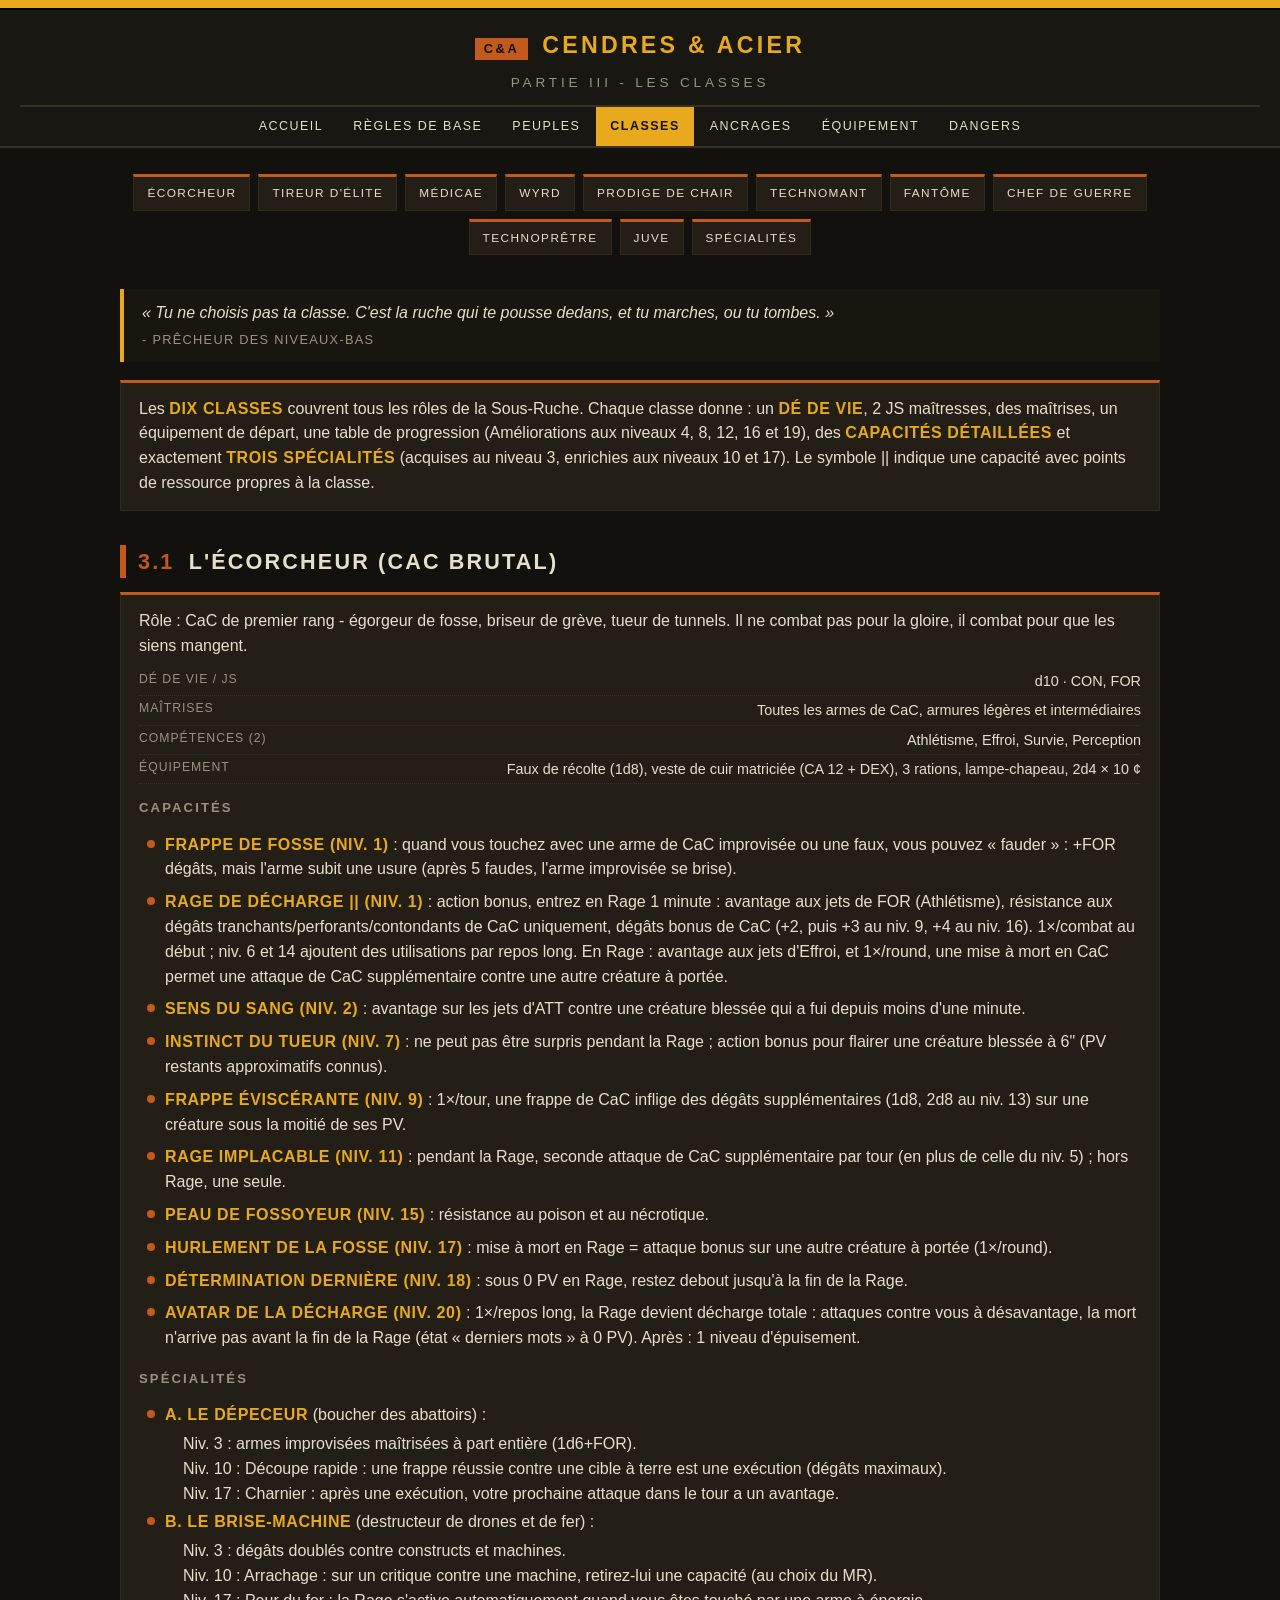
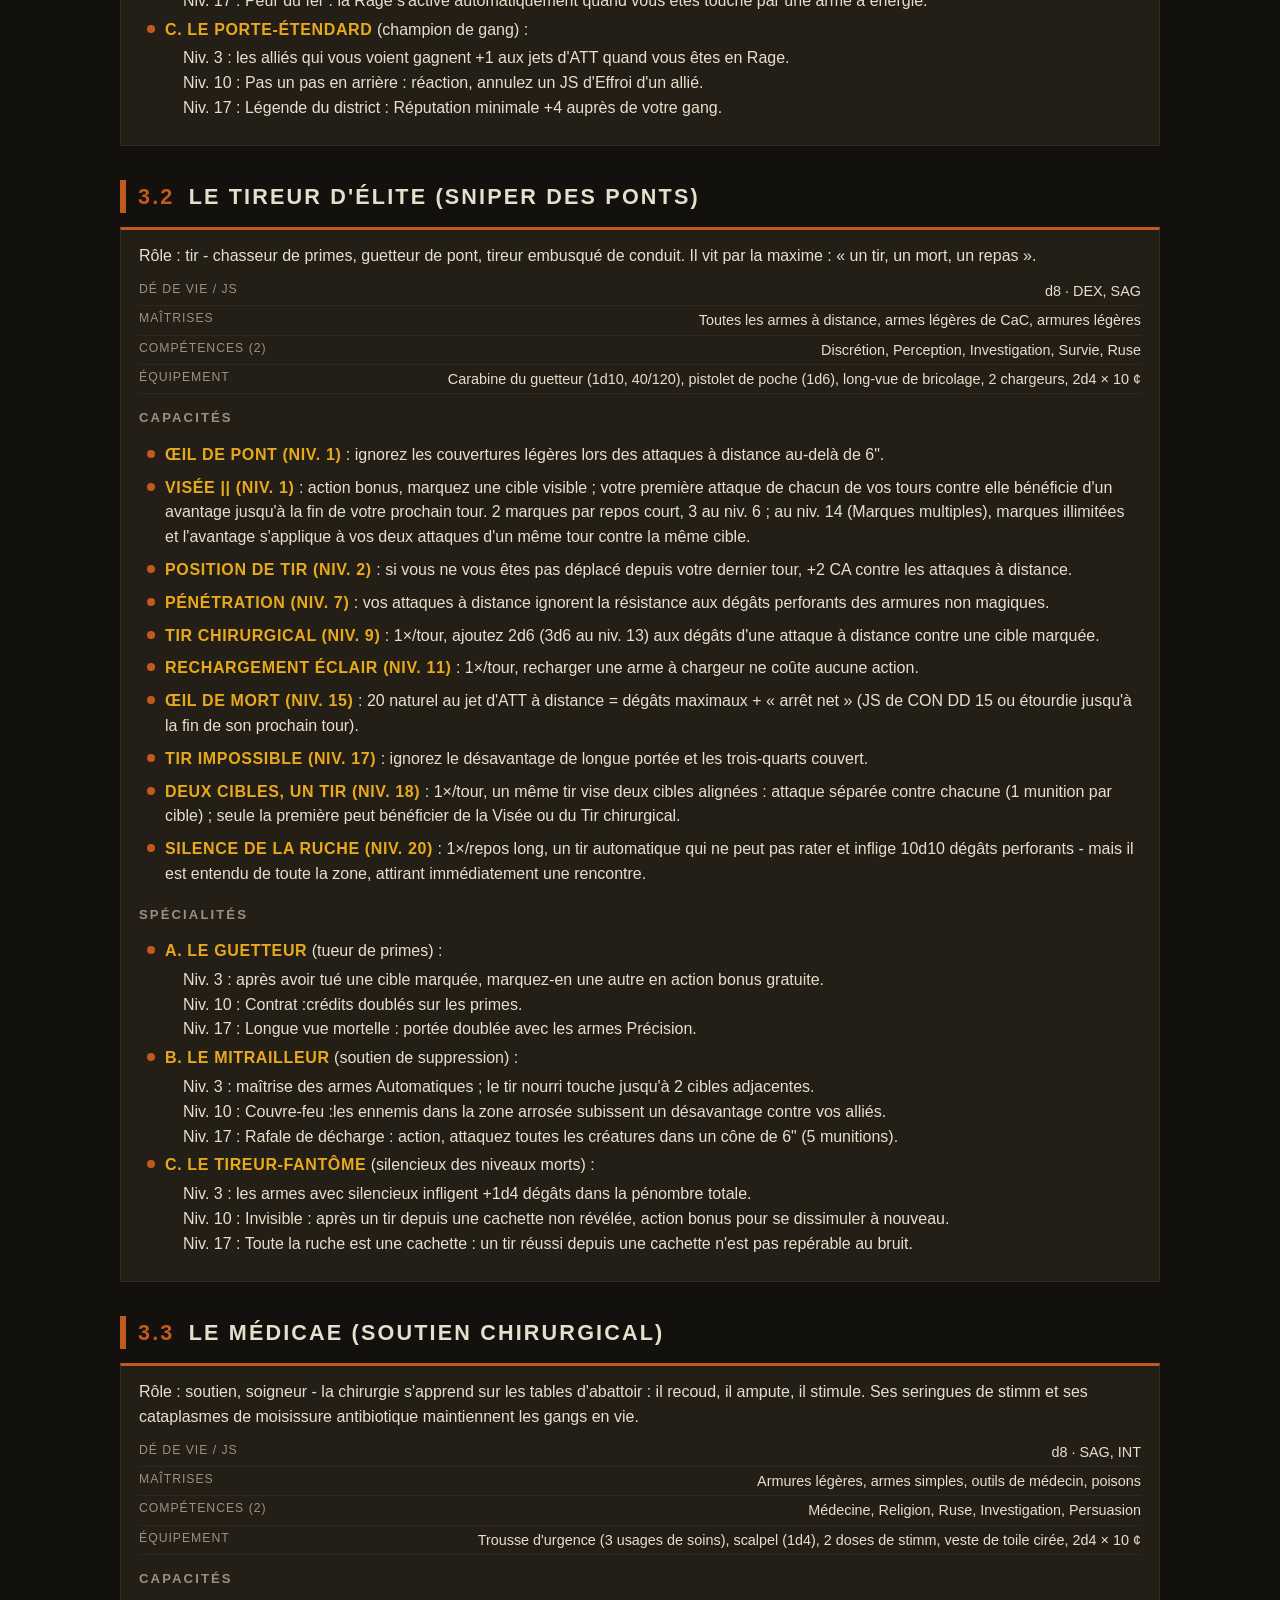
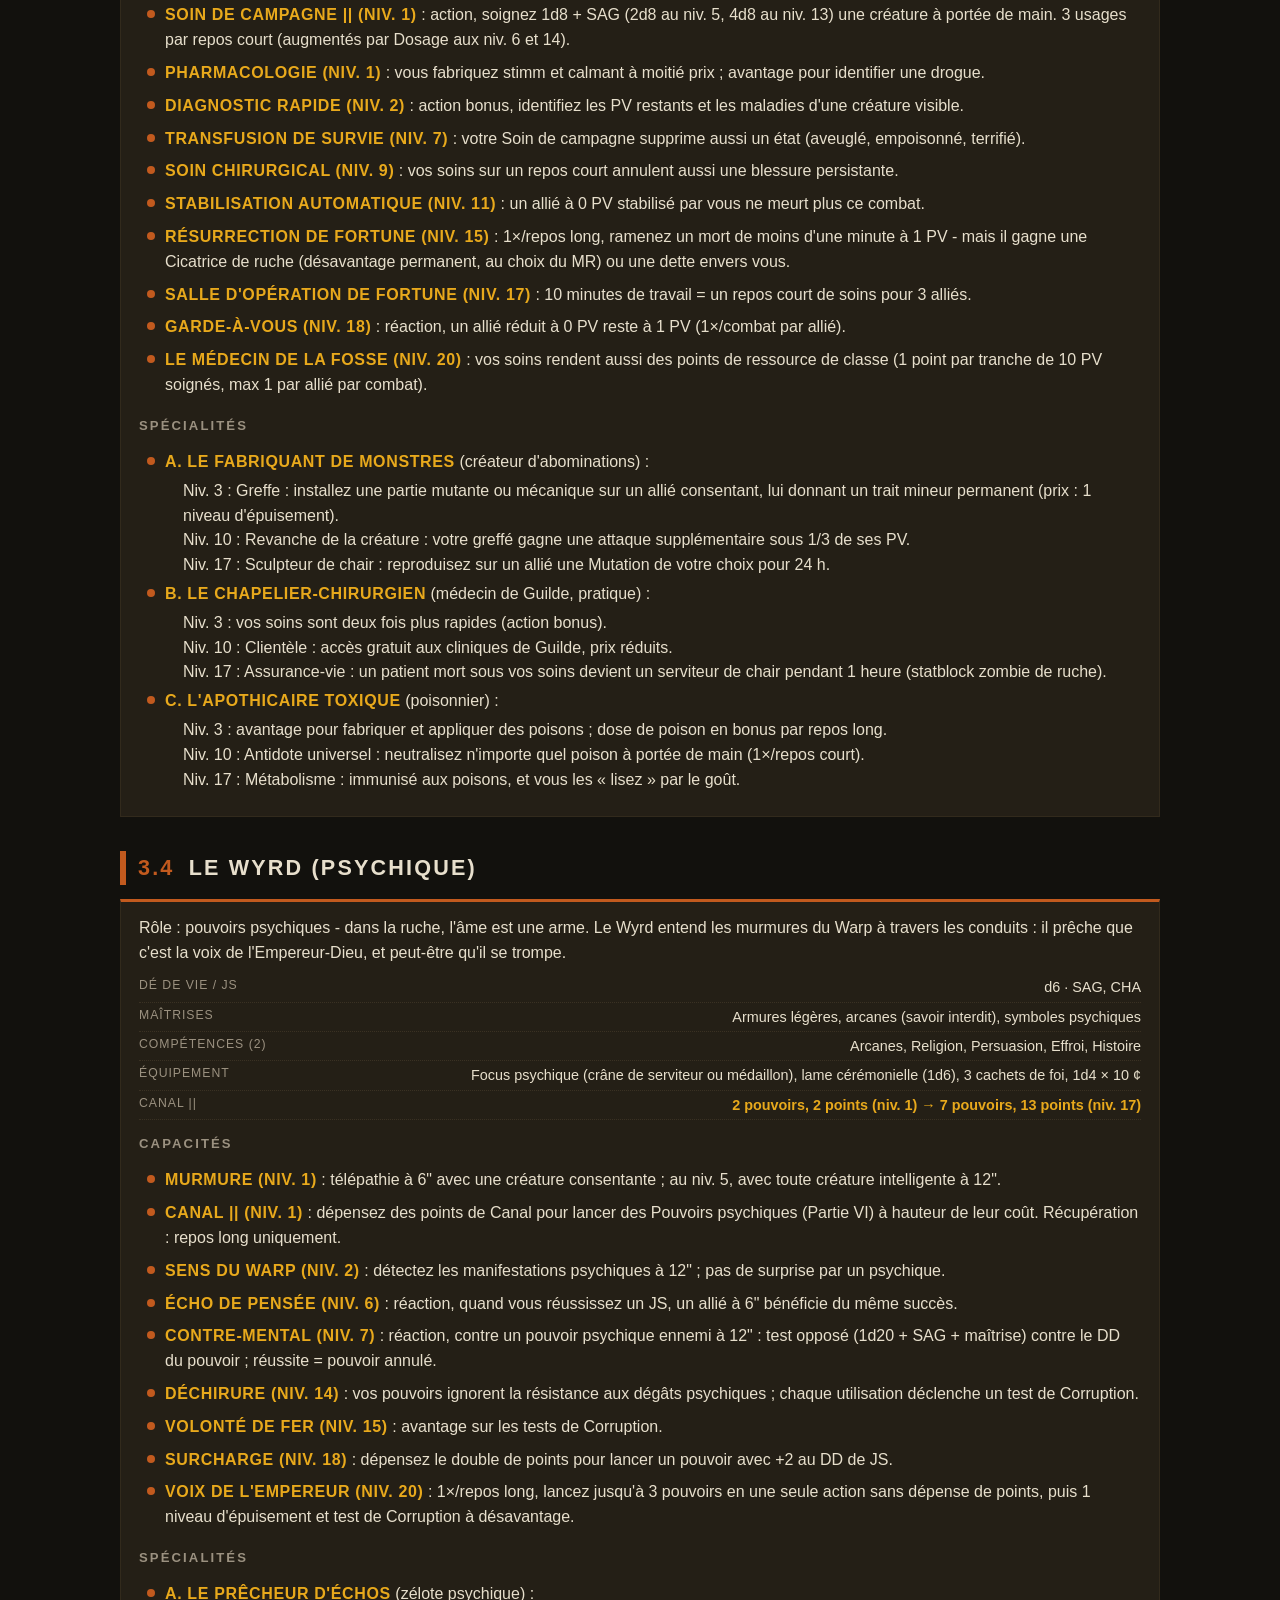
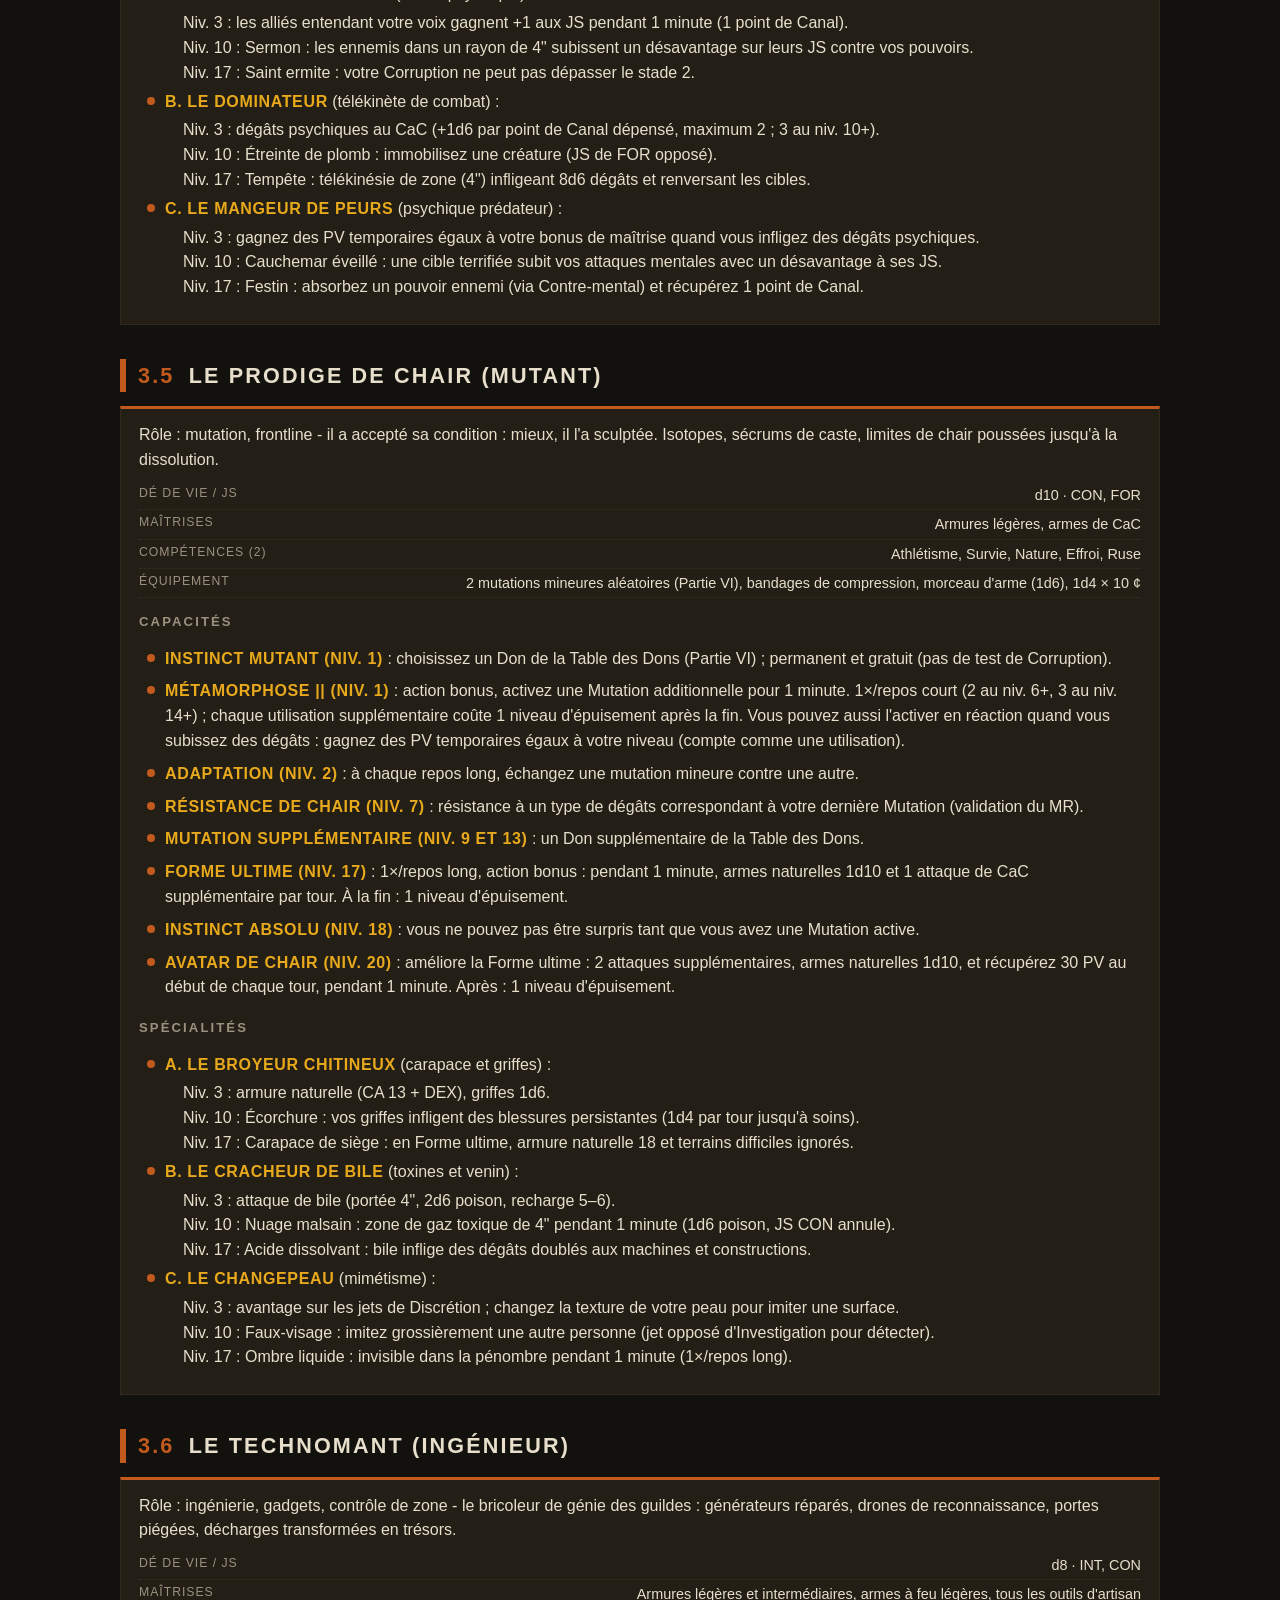
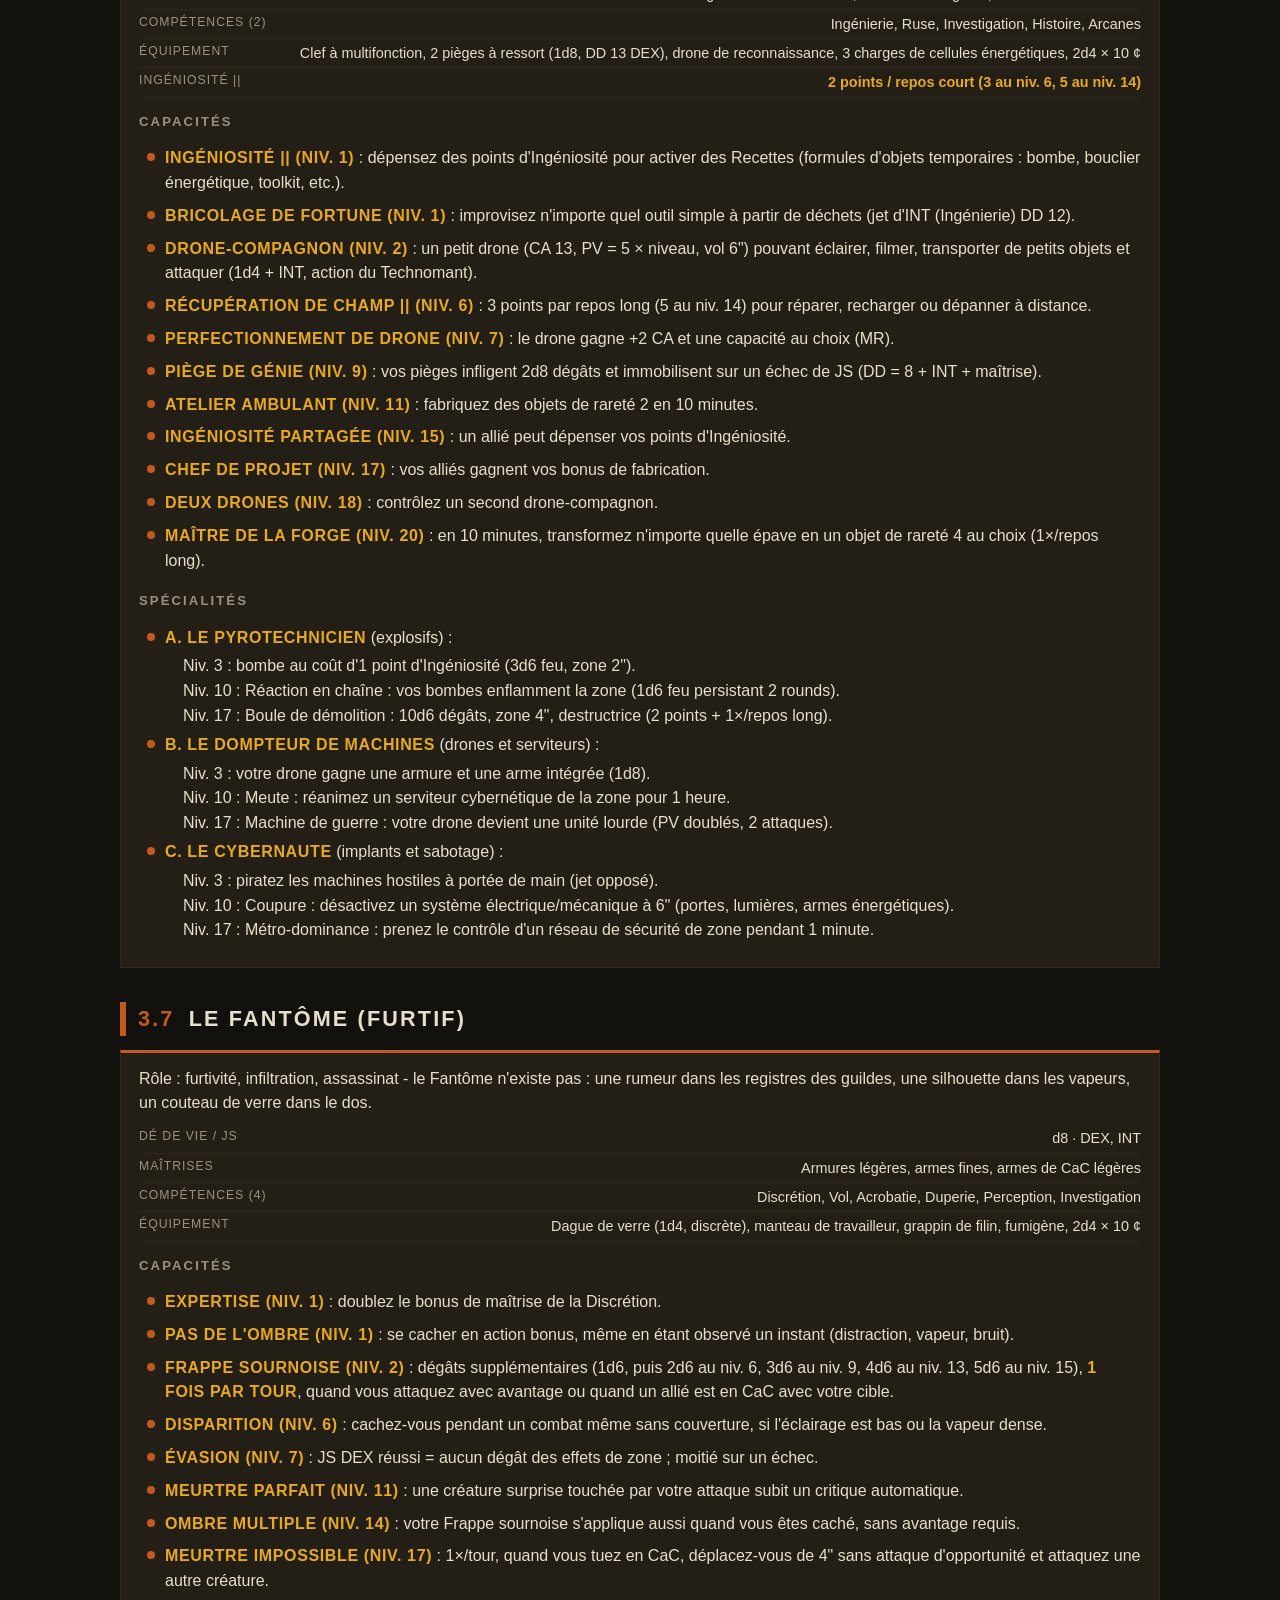
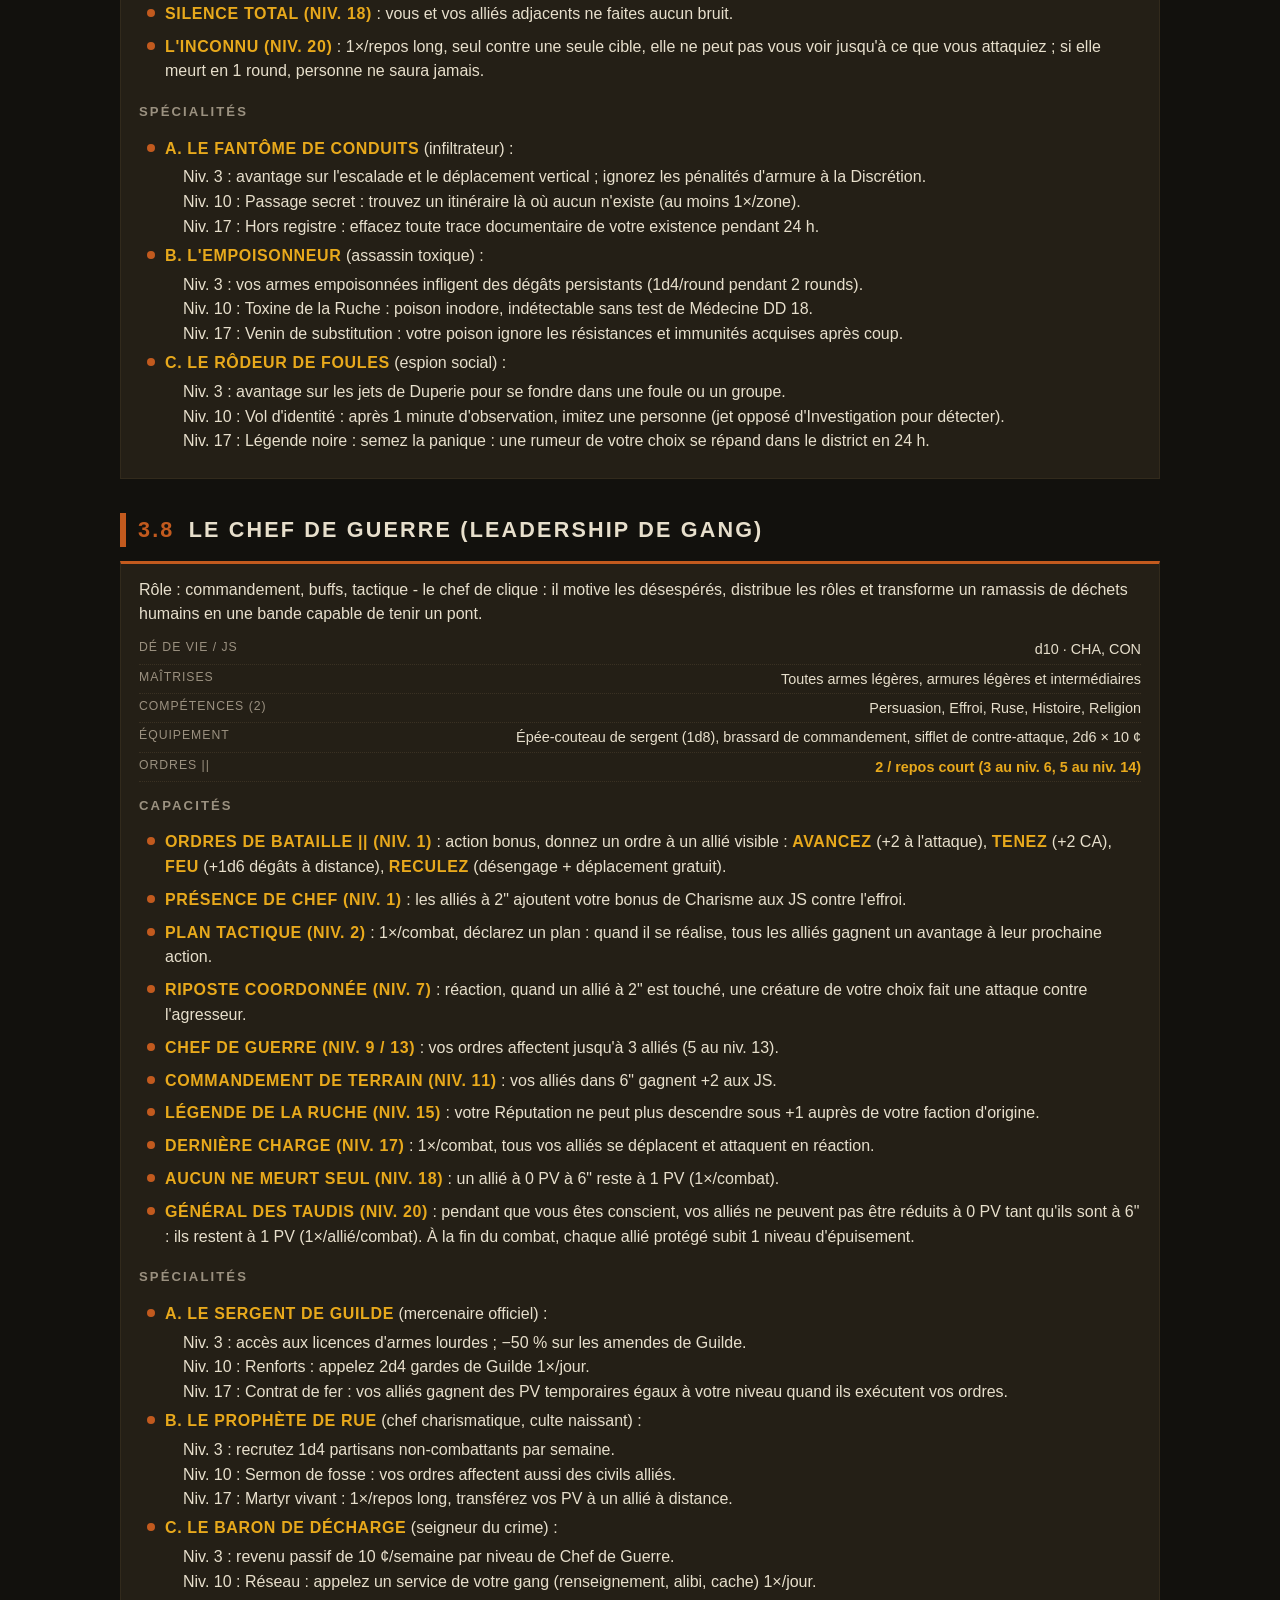
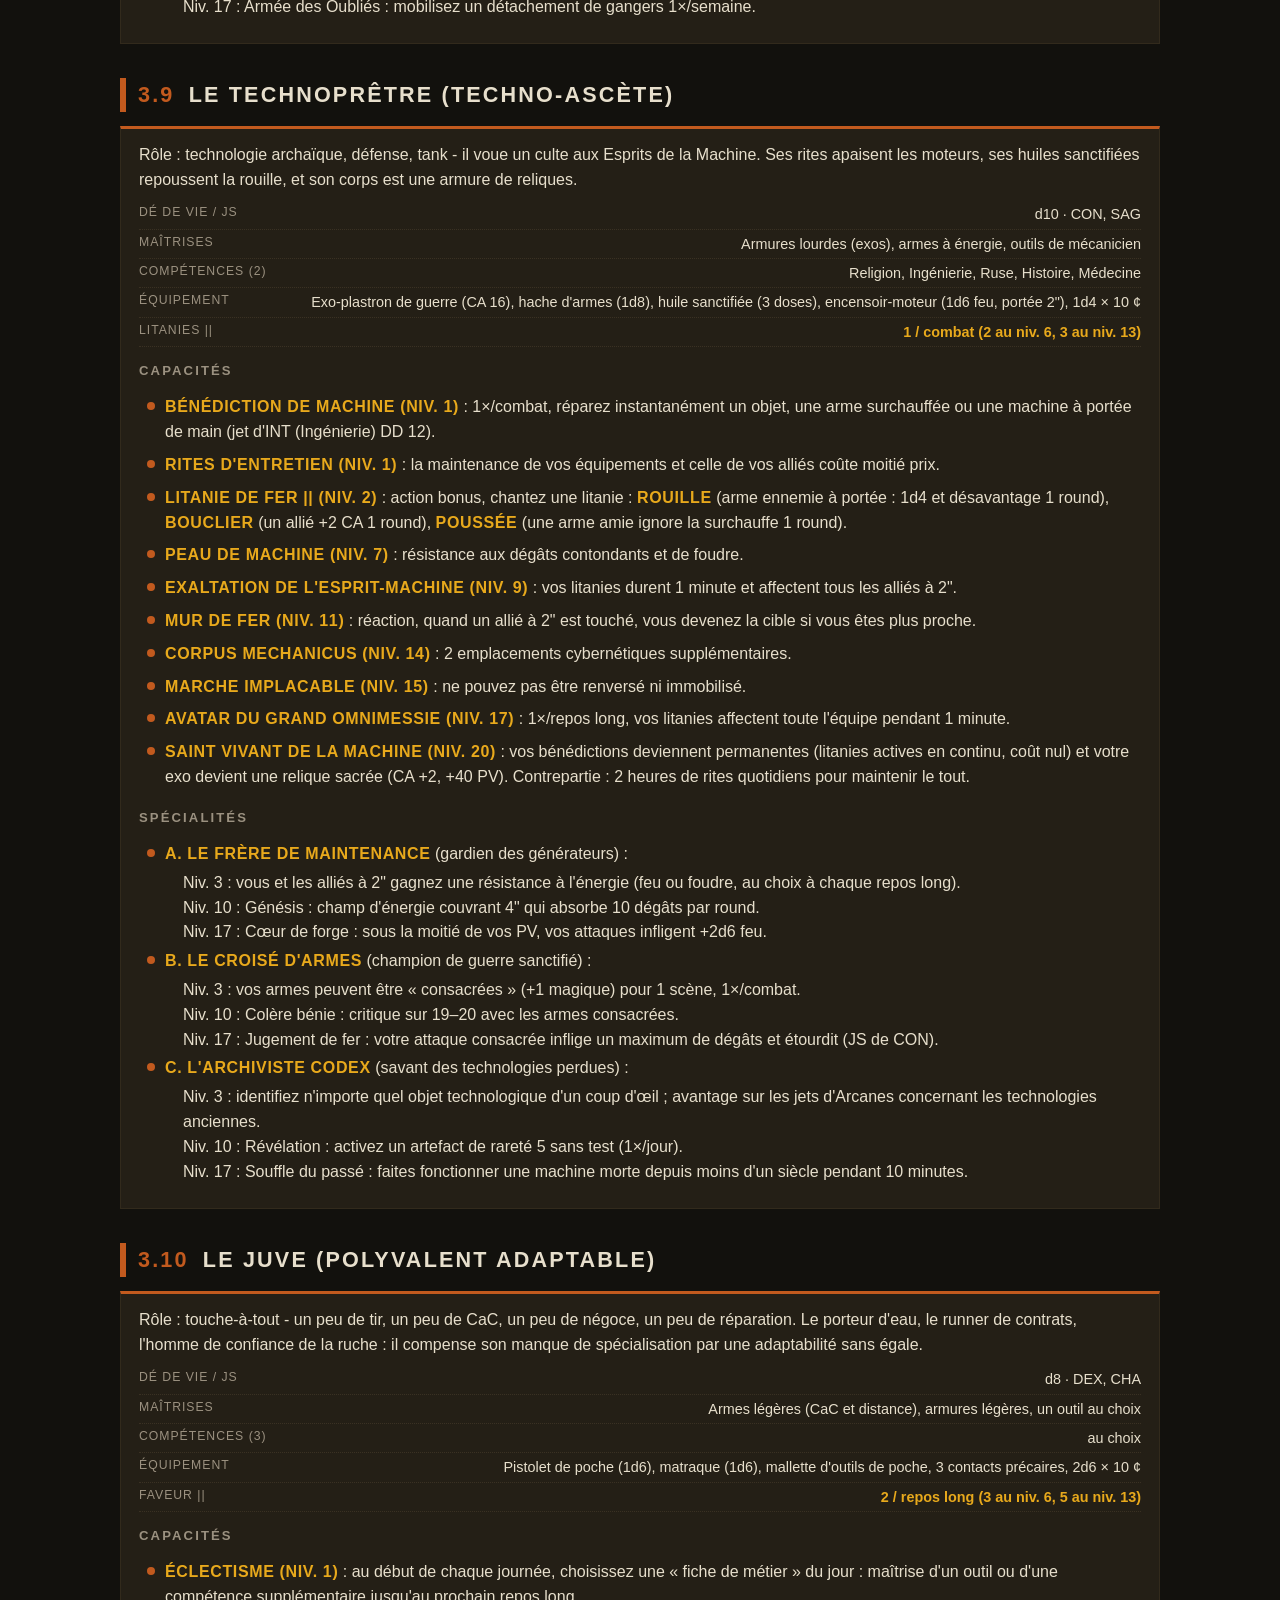
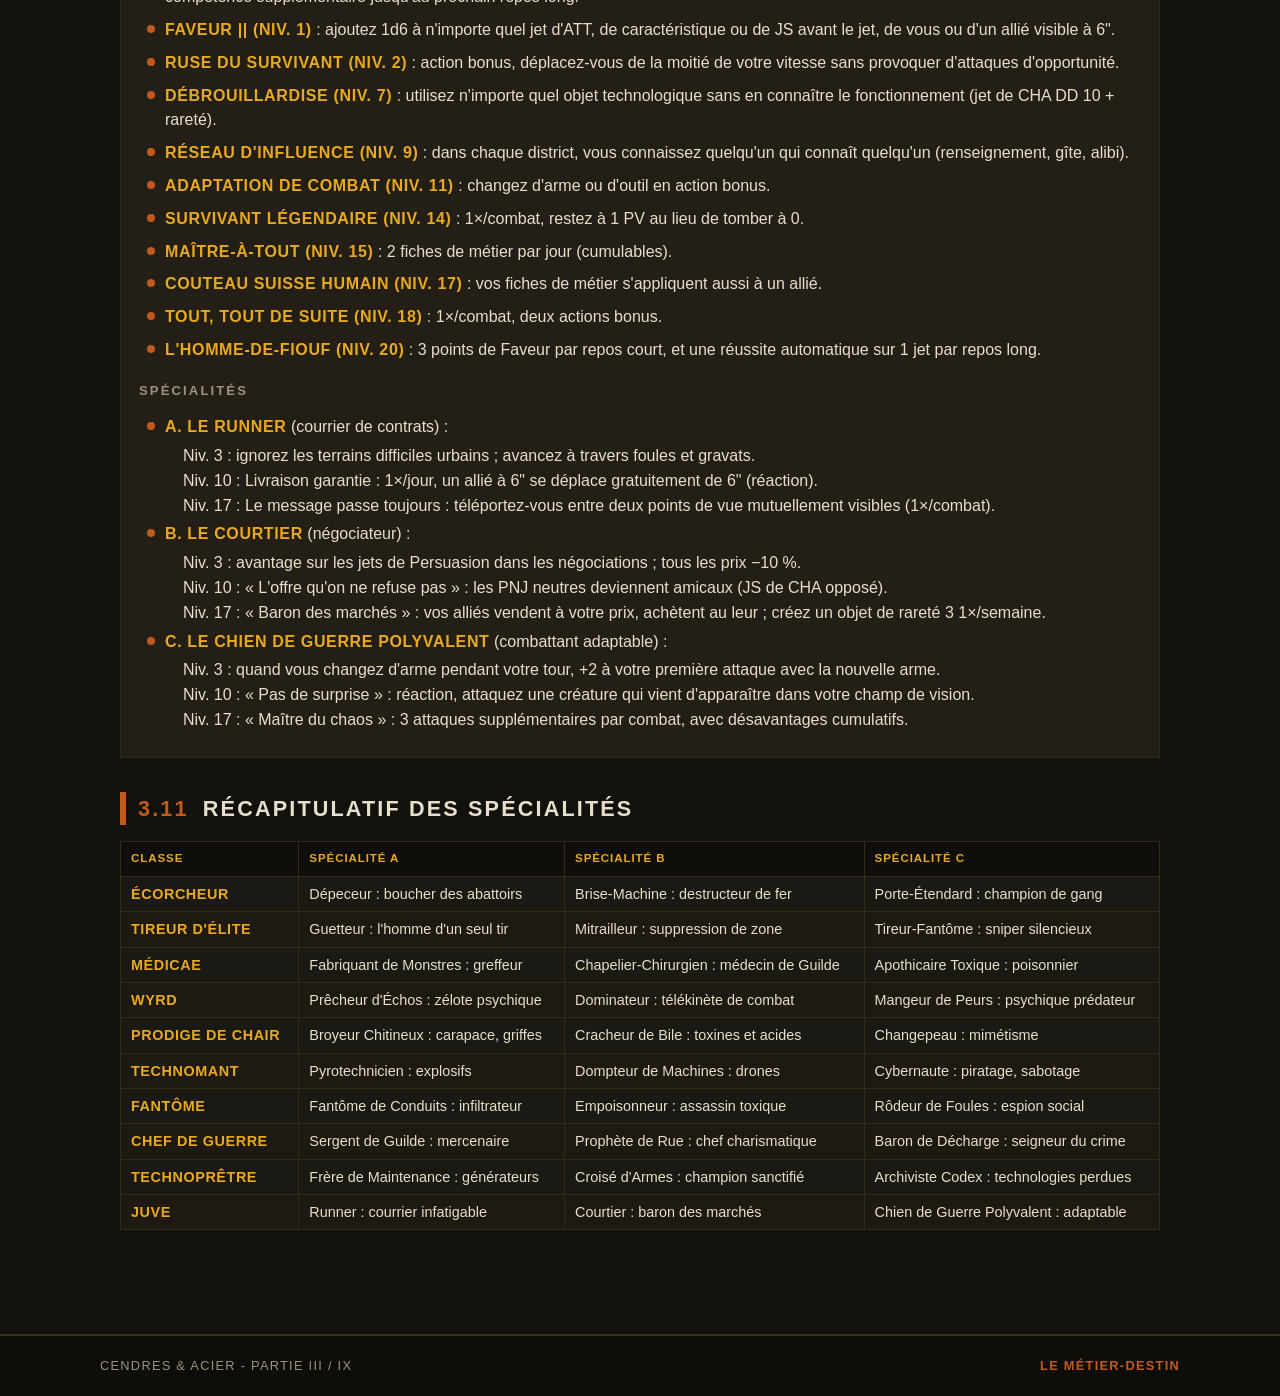
==== commit 640346de: "Add files via upload" ====
--- a/classes.html
+++ b/classes.html
@@ -6,6 +6,7 @@
     <meta name="description" content="CENDRES & ACIER - Partie III : les dix classes de la Sous-Ruche, toutes leurs capacités, explications et 30 Spécialités.">
     <title>Les Classes - CENDRES & ACIER</title>
     <link rel="stylesheet" href="style.css">
+    <link rel="icon" type="image/png" href="./favicon.png">
 </head>
 <body>
     <div class="hazard-top"></div>
@@ -28,6 +29,20 @@
         </nav>
     </header>
     <main>
+        <ul class="ancres">
+            <li><a href="#ecorcheur">Écorcheur</a></li>
+            <li><a href="#tireur">Tireur d'Élite</a></li>
+            <li><a href="#medicae">Médicae</a></li>
+            <li><a href="#wyrd">Wyrd</a></li>
+            <li><a href="#prodige">Prodige de Chair</a></li>
+            <li><a href="#technomant">Technomant</a></li>
+            <li><a href="#fantome">Fantôme</a></li>
+            <li><a href="#chef-de-guerre">Chef de Guerre</a></li>
+            <li><a href="#technopretre">Technoprêtre</a></li>
+            <li><a href="#juve">Juve</a></li>
+            <li><a href="#specialites">Spécialités</a></li>
+        </ul>
+
         <section>
             <div class="citation">
                 « Tu ne choisis pas ta classe. C'est la ruche qui te pousse dedans, et tu marches, ou tu tombes. »
@@ -37,7 +52,7 @@
                 Les <span class="nom">dix classes</span> couvrent tous les rôles de la Sous-Ruche. Chaque classe donne : un <span class="nom">dé de vie</span>, 2 JS maîtresses, des maîtrises, un équipement de départ, une table de progression (Améliorations aux niveaux 4, 8, 12, 16 et 19), des <span class="nom">capacités détaillées</span> et exactement <span class="nom">trois Spécialités</span> (acquises au niveau 3, enrichies aux niveaux 10 et 17). Le symbole || indique une capacité avec points de ressource propres à la classe.
             </div>
         </section>
-        <section>
+        <section id="ecorcheur">
             <h2><span class="num">3.1</span> L'Écorcheur (CaC brutal)</h2>
             <div class="panier">
                 <div class="metier">Rôle : <span class="accent">CaC de premier rang</span> - égorgeur de fosse, briseur de grève, tueur de tunnels. Il ne combat pas pour la gloire, il combat pour que les siens mangent.</div>
@@ -77,7 +92,7 @@
                 </ul>
             </div>
         </section>
-        <section>
+        <section id="tireur">
             <h2><span class="num">3.2</span> Le Tireur d'Élite (sniper des ponts)</h2>
             <div class="panier">
                 <div class="metier">Rôle : <span class="accent">tir</span> - chasseur de primes, guetteur de pont, tireur embusqué de conduit. Il vit par la maxime : « un tir, un mort, un repas ».</div>
@@ -117,7 +132,7 @@
                 </ul>
             </div>
         </section>
-        <section>
+        <section id="medicae">
             <h2><span class="num">3.3</span> Le Médicae (soutien chirurgical)</h2>
             <div class="panier">
                 <div class="metier">Rôle : <span class="accent">soutien, soigneur</span> - la chirurgie s'apprend sur les tables d'abattoir : il recoud, il ampute, il stimule. Ses seringues de stimm et ses cataplasmes de moisissure antibiotique maintiennent les gangs en vie.</div>
@@ -157,7 +172,7 @@
                 </ul>
             </div>
         </section>
-        <section>
+        <section id="wyrd">
             <h2><span class="num">3.4</span> Le Wyrd (psychique)</h2>
             <div class="panier">
                 <div class="metier">Rôle : <span class="accent">pouvoirs psychiques</span> - dans la ruche, l'âme est une arme. Le Wyrd entend les murmures du Warp à travers les conduits : il prêche que c'est la voix de l'Empereur-Dieu, et peut-être qu'il se trompe.</div>
@@ -197,7 +212,7 @@
                 </ul>
             </div>
         </section>
-        <section>
+        <section id="prodige">
             <h2><span class="num">3.5</span> Le Prodige de Chair (mutant)</h2>
             <div class="panier">
                 <div class="metier">Rôle : <span class="accent">mutation, frontline</span> - il a accepté sa condition : mieux, il l'a sculptée. Isotopes, sécrums de caste, limites de chair poussées jusqu'à la dissolution.</div>
@@ -235,7 +250,7 @@
                 </ul>
             </div>
         </section>
-        <section>
+        <section id="technomant">
             <h2><span class="num">3.6</span> Le Technomant (ingénieur)</h2>
             <div class="panier">
                 <div class="metier">Rôle : <span class="accent">ingénierie, gadgets, contrôle de zone</span> - le bricoleur de génie des guildes : générateurs réparés, drones de reconnaissance, portes piégées, décharges transformées en trésors.</div>
@@ -277,7 +292,7 @@
                 </ul>
             </div>
         </section>
-        <section>
+        <section id="fantome">
             <h2><span class="num">3.7</span> Le Fantôme (furtif)</h2>
             <div class="panier">
                 <div class="metier">Rôle : <span class="accent">furtivité, infiltration, assassinat</span> - le Fantôme n'existe pas : une rumeur dans les registres des guildes, une silhouette dans les vapeurs, un couteau de verre dans le dos.</div>
@@ -317,7 +332,7 @@
                 </ul>
             </div>
         </section>
-        <section>
+        <section id="chef-de-guerre">
             <h2><span class="num">3.8</span> Le Chef de Guerre (leadership de gang)</h2>
             <div class="panier">
                 <div class="metier">Rôle : <span class="accent">commandement, buffs, tactique</span> - le chef de clique : il motive les désespérés, distribue les rôles et transforme un ramassis de déchets humains en une bande capable de tenir un pont.</div>
@@ -358,7 +373,7 @@
                 </ul>
             </div>
         </section>
-        <section>
+        <section id="technopretre">
             <h2><span class="num">3.9</span> Le Technoprêtre (techno-ascète)</h2>
             <div class="panier">
                 <div class="metier">Rôle : <span class="accent">technologie archaïque, défense, tank</span> - il voue un culte aux Esprits de la Machine. Ses rites apaisent les moteurs, ses huiles sanctifiées repoussent la rouille, et son corps est une armure de reliques.</div>
@@ -399,7 +414,7 @@
                 </ul>
             </div>
         </section>
-        <section>
+        <section id="juve">
             <h2><span class="num">3.10</span> Le Juve (polyvalent adaptable)</h2>
             <div class="panier">
                 <div class="metier">Rôle : <span class="accent">touche-à-tout</span> - un peu de tir, un peu de CaC, un peu de négoce, un peu de réparation. Le porteur d'eau, le runner de contrats, l'homme de confiance de la ruche : il compense son manque de spécialisation par une adaptabilité sans égale.</div>
@@ -441,7 +456,7 @@
                 </ul>
             </div>
         </section>
-        <section>
+        <section id="specialites">
             <h2><span class="num">3.11</span> Récapitulatif des Spécialités</h2>
             <div class="tableau-wrap">
                 <table class="tableau">
--- a/style.css
+++ b/style.css
@@ -406,6 +406,37 @@
   font-size: 0.85em;
 }
 
+/* Boutons d'ancres : navigation interne de page */
+ul.ancres {
+  list-style: none;
+  display: flex;
+  flex-wrap: wrap;
+  justify-content: center;
+  gap: 8px;
+  margin: 0 0 30px;
+  padding: 0;
+}
+
+ul.ancres a {
+  display: inline-block;
+  padding: 7px 13px;
+  background: var(--tole);
+  border: 1px solid var(--calamine);
+  border-top: 3px solid var(--rouille);
+  color: var(--os);
+  text-decoration: none;
+  text-transform: uppercase;
+  font-size: 0.74em;
+  letter-spacing: 0.12em;
+}
+
+ul.ancres a:hover {
+  background: var(--hazard);
+  border-color: var(--hazard);
+  color: #100e09;
+  font-weight: bold;
+}
+
 /* Pied de page */
 footer.site {
   border-top: var(--rail);
